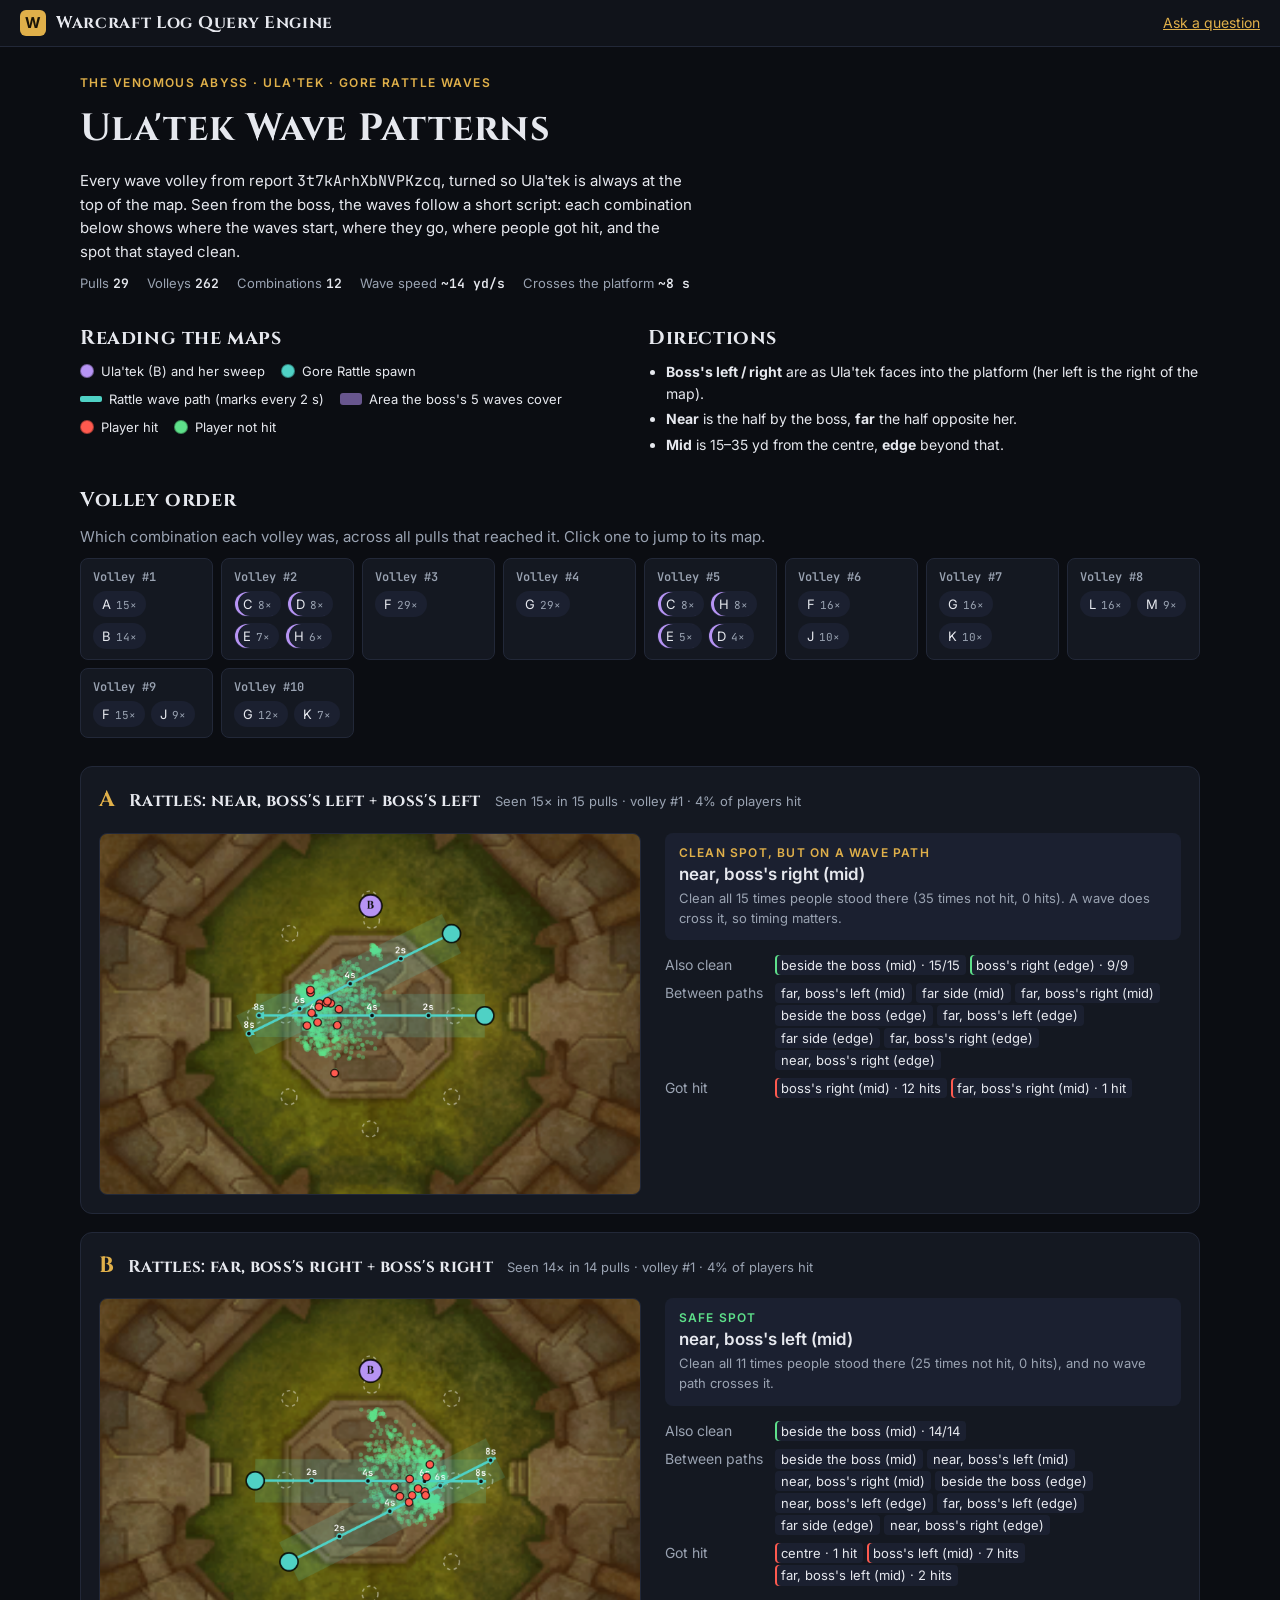
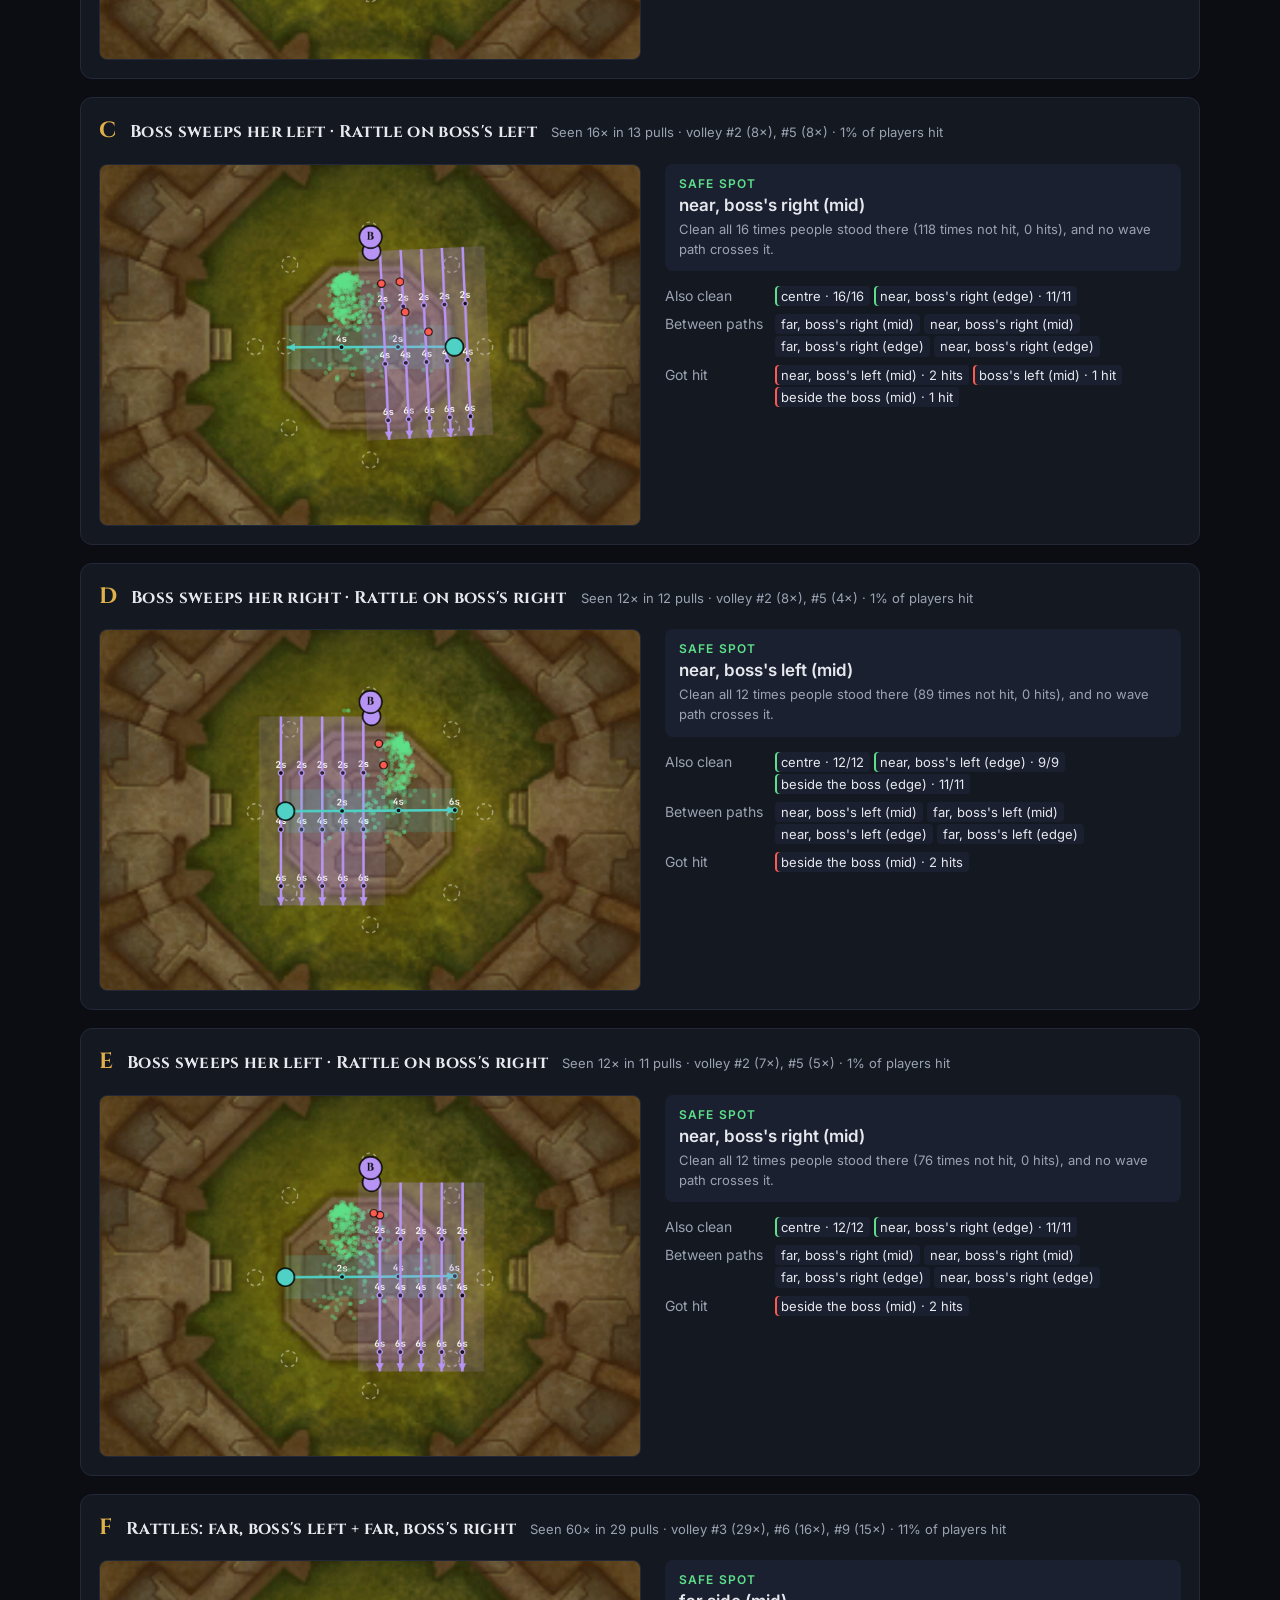
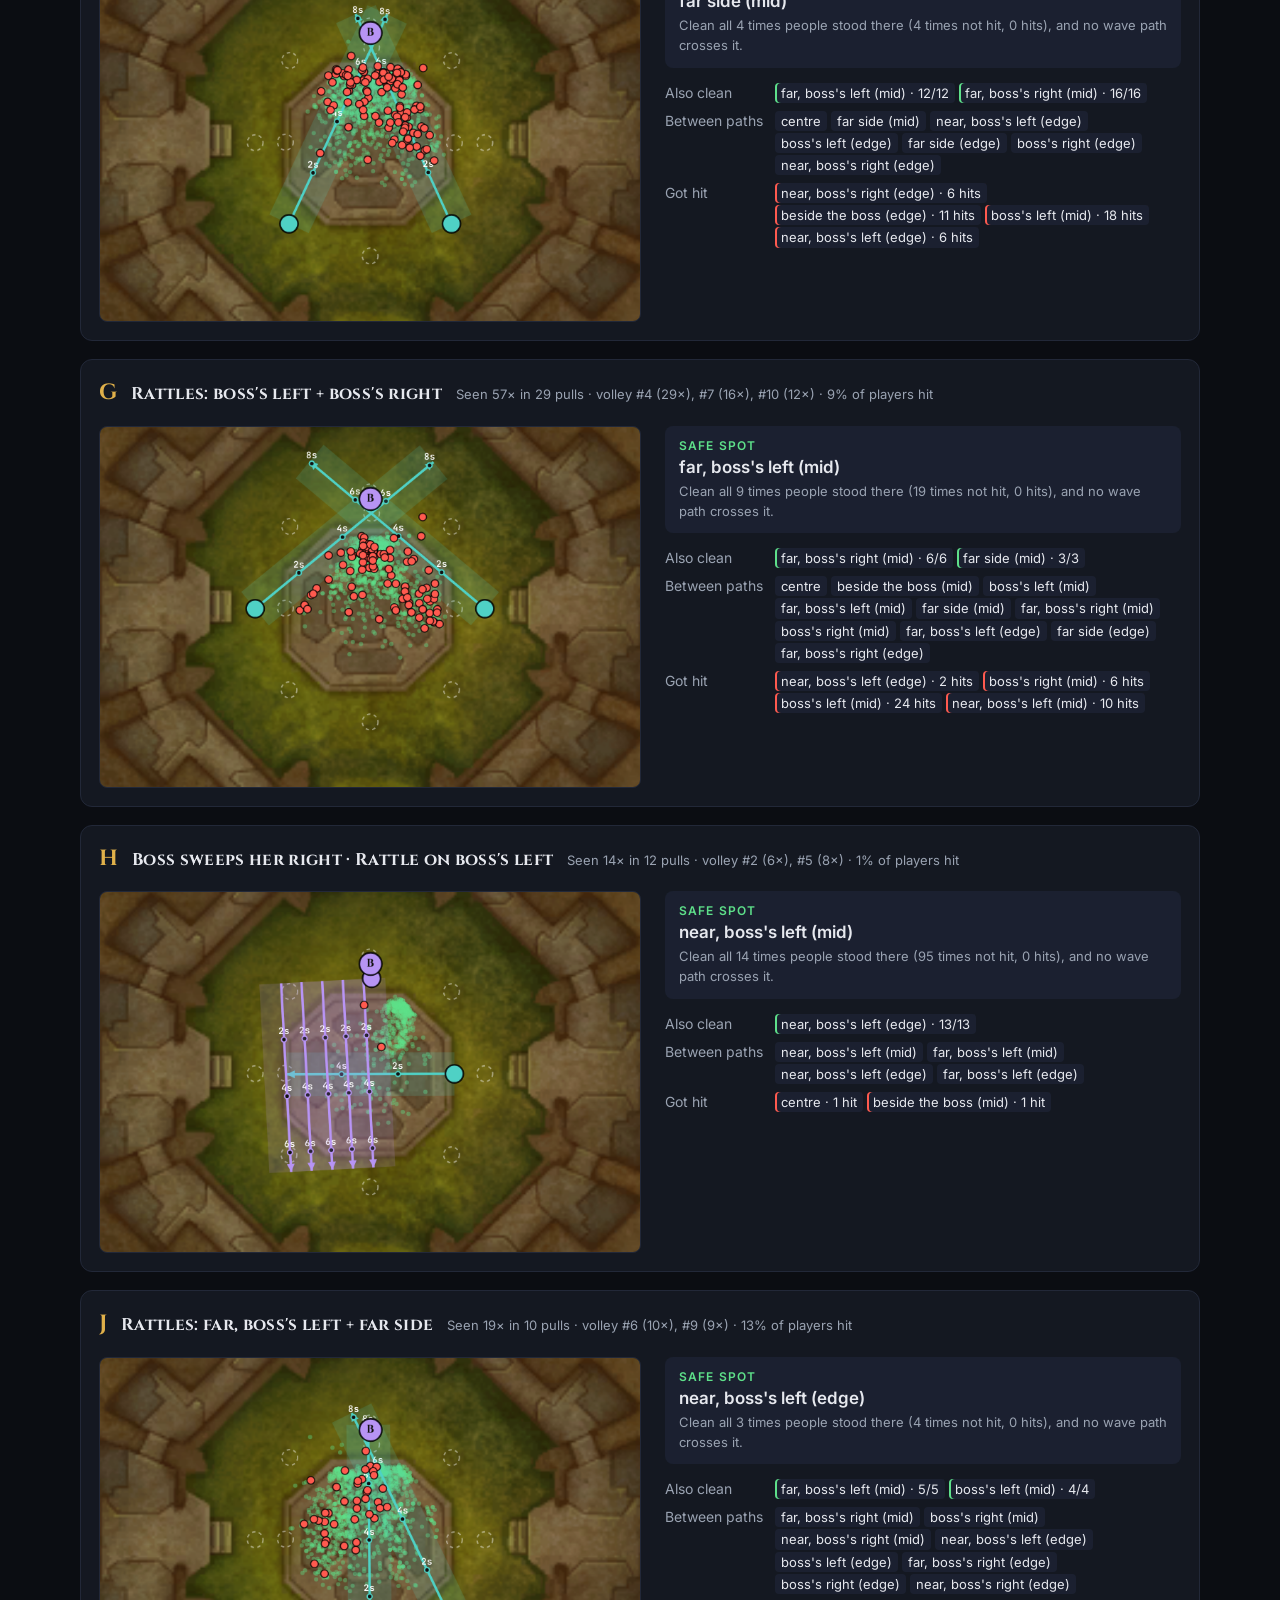
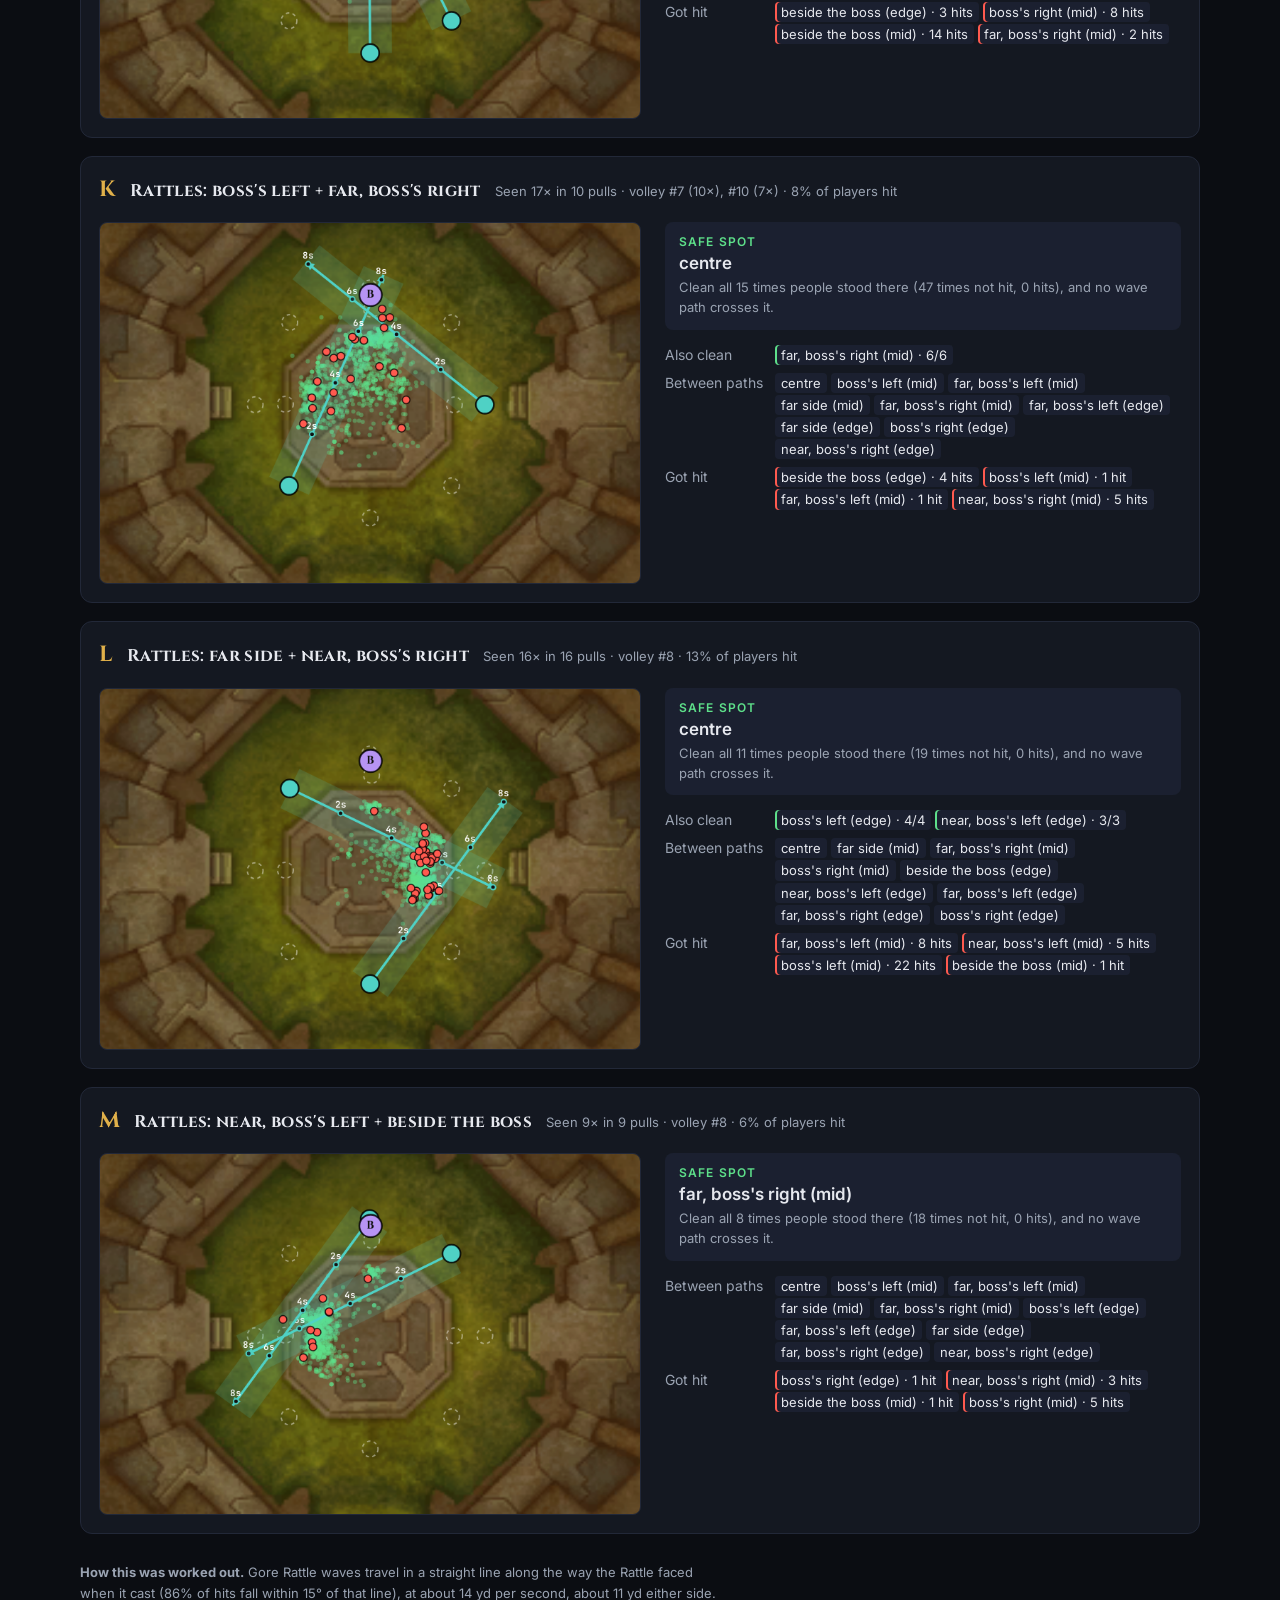
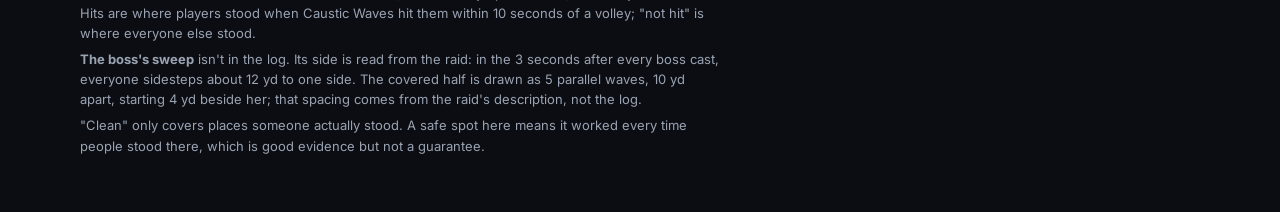
==== web/guides/ula-tek-waves.html @ 4acb46e4 "Ula'tek wave guide page on the site - web/guides/ula-tek-waves.html: every wave combination from 29 " ====
<!doctype html>
<html lang="en">
<head>
  <meta charset="utf-8">
  <meta name="viewport" content="width=device-width, initial-scale=1, viewport-fit=cover">
  <title>Ula'tek Wave Patterns · Warcraft Log Query Engine</title>
  <meta name="description" content="Every Gore Rattle and boss wave combination on Ula'tek, drawn relative to the boss with the safe spot for each.">
  <link rel="preconnect" href="https://fonts.googleapis.com">
  <link rel="preconnect" href="https://fonts.gstatic.com" crossorigin>
  <link href="https://fonts.googleapis.com/css2?family=Cinzel:wght@600;700&family=Inter:wght@400;600;700&family=JetBrains+Mono:wght@500&display=swap" rel="stylesheet">
  <style>
/* Layout: a raid reference sheet. Header with the fight's facts, the volley sequence as a strip,
   then one card per wave combination (map left, call-outs right), stacking on phones. */
:root {
  /* The site's own dark palette (see ../styles.css), plus colours for the map layers. */
  --bg: #0b0d12; --surface: #141821; --surface-2: #1b2030; --line: #222838; --panel: #10131a;
  --text: #e6e8ee; --muted: #9aa3b2; --accent: #e0b04a; --accent-text: #1a1407;
  --teal: #4fd1c5; --boss: #b794f4; --hit: #ff5a4f; --safe: #5ee08a; --chip: #1b2030;
  --font-display: "Cinzel", Georgia, serif;
  --font-body: "Inter", system-ui, sans-serif;
  --font-data: "JetBrains Mono", ui-monospace, Consolas, monospace;
  color-scheme: dark;
}

* { box-sizing: border-box; }
[hidden] { display: none !important; }
body { margin: 0; background: var(--bg); color: var(--text); font: 400 15px/1.55 var(--font-body); }
a { color: var(--accent); }
.topbar {
  position: sticky; top: 0; z-index: 10; display: flex; align-items: center; justify-content: space-between; gap: 12px;
  padding: 10px max(20px, env(safe-area-inset-right, 0px)) 10px max(20px, env(safe-area-inset-left, 0px));
  background: var(--panel); border-bottom: 1px solid var(--line);
}
.brand { display: flex; align-items: center; gap: 10px; min-width: 0; color: var(--text); text-decoration: none; }
.brand-mark { width: 26px; height: 26px; border-radius: 6px; flex: none; display: grid; place-items: center; background: var(--accent); color: var(--accent-text); font-weight: 700; }
.brand span:last-child { font: 700 17px/1.1 var(--font-display); letter-spacing: 0.04em; white-space: nowrap; overflow: hidden; text-overflow: ellipsis; }
.back { font-size: 14px; white-space: nowrap; }
main {
  padding-left: max(16px, env(safe-area-inset-left, 0px)); padding-right: max(16px, env(safe-area-inset-right, 0px));
  padding-block: 28px 56px;
}
@media (max-width: 640px) { .brand span:last-child { font-size: 14px; } }
.wrap { max-width: 1120px; margin: 0 auto; display: flex; flex-direction: column; gap: 28px; }
h1, h2, h3 { font-family: var(--font-display); text-wrap: balance; margin: 0; }
h1 { font-size: clamp(26px, 4vw, 38px); letter-spacing: 0.02em; }
h2 { font-size: 20px; letter-spacing: 0.03em; }
h3 { font-size: 17px; letter-spacing: 0.02em; }
p { margin: 0; }
.muted { color: var(--muted); }
.eyebrow { font: 600 12px var(--font-body); text-transform: uppercase; letter-spacing: 0.12em; color: var(--accent); }
.num { font-family: var(--font-data); font-variant-numeric: tabular-nums; }

.wrap > header { display: flex; flex-direction: column; gap: 10px; }
.wrap > header .lede { max-width: 68ch; color: var(--text); }
.facts { display: flex; flex-wrap: wrap; gap: 8px 18px; font-size: 13px; color: var(--muted); }
.facts b { color: var(--text); font-weight: 600; }

.howto { display: grid; grid-template-columns: repeat(auto-fit, minmax(260px, 1fr)); gap: 16px; }
.howto section { display: flex; flex-direction: column; gap: 8px; min-width: 0; }
.legend { display: flex; flex-wrap: wrap; gap: 8px 16px; font-size: 13px; }
.key { display: inline-flex; align-items: center; gap: 7px; }
.swatch { width: 14px; height: 14px; border-radius: 50%; flex: none; border: 1px solid rgba(0,0,0,.35); }
.swatch.lane { border-radius: 2px; height: 6px; width: 22px; border: 0; }
.swatch.band { border-radius: 3px; height: 12px; width: 22px; opacity: .55; border: 0; }
.howto ul { margin: 0; padding-left: 18px; display: flex; flex-direction: column; gap: 4px; font-size: 14px; }

.sequence { display: flex; flex-direction: column; gap: 10px; }
.strip { display: grid; grid-template-columns: repeat(auto-fit, minmax(118px, 1fr)); gap: 8px; }
.step { background: var(--surface); border: 1px solid var(--line); border-radius: 8px; padding: 10px 12px; display: flex; flex-direction: column; gap: 6px; min-width: 0; }
.step .n { font: 600 12px var(--font-data); color: var(--muted); }
.step .opts { display: flex; flex-wrap: wrap; gap: 6px; }
.chip {
  display: inline-flex; align-items: baseline; gap: 5px; padding: 2px 8px; border-radius: 999px;
  background: var(--chip); color: var(--text); font-size: 13px; text-decoration: none; border: 1px solid transparent;
}
.chip:hover, .chip:focus-visible { border-color: var(--accent); outline: none; }
.chip small { color: var(--muted); font-family: var(--font-data); font-size: 11px; }
.chip.boss { box-shadow: inset 3px 0 0 var(--boss); }

.cards { display: flex; flex-direction: column; gap: 18px; }
.card {
  display: grid; grid-template-columns: minmax(0, 1.05fr) minmax(0, 1fr); gap: 18px 24px;
  background: var(--surface); border: 1px solid var(--line); border-radius: 12px; padding: 18px;
  scroll-margin-top: 16px;
}
@media (max-width: 820px) { .card { grid-template-columns: minmax(0, 1fr); } }
.card .head { grid-column: 1 / -1; display: flex; flex-wrap: wrap; align-items: baseline; gap: 6px 14px; }
.card .letter { font: 700 22px var(--font-display); color: var(--accent); }
.card .meta { font-size: 13px; color: var(--muted); }
.map { width: 100%; height: auto; border-radius: 8px; border: 1px solid var(--line); background: var(--surface-2); display: block; }
.calls { display: flex; flex-direction: column; gap: 14px; min-width: 0; }
.verdict { border-radius: 8px; padding: 12px 14px; background: var(--surface-2); display: flex; flex-direction: column; gap: 4px; }
.verdict .label { font: 600 12px var(--font-body); text-transform: uppercase; letter-spacing: 0.1em; }
.verdict.good .label { color: var(--safe); }
.verdict.weak .label { color: var(--accent); }
.verdict .spot { font: 600 17px var(--font-body); }
.verdict .why { font-size: 13px; color: var(--muted); }
.calls dl { margin: 0; display: grid; grid-template-columns: max-content minmax(0, 1fr); gap: 6px 12px; font-size: 14px; }
.calls dt { color: var(--muted); }
.calls dd { margin: 0; min-width: 0; }
.tag { display: inline-block; padding: 0 6px; margin: 1px 4px 1px 0; border-radius: 4px; background: var(--chip); font-size: 13px; }
.tag.hit { box-shadow: inset 2px 0 0 var(--hit); }
.tag.ok { box-shadow: inset 2px 0 0 var(--safe); }
footer { font-size: 13px; color: var(--muted); display: flex; flex-direction: column; gap: 6px; max-width: 80ch; }
@media (prefers-reduced-motion: no-preference) { .card:target { animation: flash 1.2s ease-out; } }
@keyframes flash { from { box-shadow: 0 0 0 3px var(--accent); } to { box-shadow: 0 0 0 0 transparent; } }
</style>
</head>
<body>
<header class="topbar">
  <a class="brand" href="../"><span class="brand-mark" aria-hidden="true">W</span><span>Warcraft Log Query Engine</span></a>
  <a class="back" href="../">Ask a question</a>
</header>
<main>
<div class="wrap">
  <header>
    <span class="eyebrow">The Venomous Abyss · Ula'tek · Gore Rattle waves</span>
    <h1>Ula'tek Wave Patterns</h1>
    <p class="lede">Every wave volley from report <span class="num">3t7kArhXbNVPKzcq</span>, turned so Ula'tek is always at the top of the map. Seen from the boss, the waves follow a short script: each combination below shows where the waves start, where they go, where people got hit, and the spot that stayed clean.</p>
    <div class="facts" id="facts"></div>
  </header>

  <div class="howto">
    <section>
      <h2>Reading the maps</h2>
      <div class="legend" id="legend"></div>
    </section>
    <section>
      <h2>Directions</h2>
      <ul>
        <li><b>Boss's left / right</b> are as Ula'tek faces into the platform (her left is the right of the map).</li>
        <li><b>Near</b> is the half by the boss, <b>far</b> the half opposite her.</li>
        <li><b>Mid</b> is 15–35 yd from the centre, <b>edge</b> beyond that.</li>
      </ul>
    </section>
  </div>

  <section class="sequence">
    <h2>Volley order</h2>
    <p class="muted">Which combination each volley was, across all pulls that reached it. Click one to jump to its map.</p>
    <div class="strip" id="strip"></div>
  </section>

  <section class="cards" id="cards"></section>

  <footer>
    <p><b>How this was worked out.</b> Gore Rattle waves travel in a straight line along the way the Rattle faced when it cast (86% of hits fall within 15° of that line), at about 14 yd per second, about 11 yd either side. Hits are where players stood when Caustic Waves hit them within 10 seconds of a volley; "not hit" is where everyone else stood.</p>
    <p><b>The boss's sweep</b> isn't in the log. Its side is read from the raid: in the 3 seconds after every boss cast, everyone sidesteps about 12 yd to one side. The covered half is drawn as 5 parallel waves, 10 yd apart, starting 4 yd beside her; that spacing comes from the raid's description, not the log.</p>
    <p>"Clean" only covers places someone actually stood. A safe spot here means it worked every time people stood there, which is good evidence but not a guarantee.</p>
  </footer>
</div>
</main>

<script src="ula-tek-waves.data.js"></script>
<script>
// Exported once from the report (see README: Guides); the fight doesn't change between weeks.
const DATA = window.WAVE_DATA;
const MAP_IMAGE = "../maps/2610.png";

const css = (name) => getComputedStyle(document.documentElement).getPropertyValue(name).trim();
const el = (tag, cls, text) => { const n = document.createElement(tag); if (cls) n.className = cls; if (text != null) n.textContent = text; return n; };

// ---- Directions from the boss's point of view (maps have the boss at the top) ----
const COMPASS = {
  "north": "beside the boss", "north-east": "near, boss's left", "east": "boss's left", "south-east": "far, boss's left",
  "south": "far side", "south-west": "far, boss's right", "west": "boss's right", "north-west": "near, boss's right",
};
function zoneName(z) {
  z = z.trim();
  if (z === "centre") return "centre";
  const m = z.match(/^([a-z-]+?)(, mid| edge)$/);
  if (!m) return z;
  return `${COMPASS[m[1]] || m[1]} (${m[2] === " edge" ? "edge" : "mid"})`;
}
const bearingName = (deg) => ["beside the boss", "near, boss's left", "boss's left", "far, boss's left", "far side", "far, boss's right", "boss's right", "near, boss's right"][Math.round(deg / 45) % 8];

// ---- Parse each pattern's notes ----
function parse(panel) {
  const lines = (panel.notes || "").split("\n").map((l) => l.trim());
  const get = (prefix) => (lines.find((l) => l.startsWith(prefix)) || "").slice(prefix.length).trim();
  const head = lines[0] || "";
  const seen = head.match(/seen (\d+)× in (\d+) pulls/);
  const volleys = [...(head.match(/volley number (.*)$/)?.[1] || "").matchAll(/#(\d+) ×(\d+)/g)].map((m) => ({ n: +m[1], count: +m[2] }));
  const between = get("between the lanes").replace(/^\([^)]*\):\s*/, "");
  const outcome = get("outcome:");
  const listOf = (s) => s && s !== "nowhere" && !s.startsWith("none") ? s.split(/;\s*/) : [];
  const safe = listOf(get("safe-looking areas:")).map((s) => {
    const m = s.match(/^(.*?) \(players there in (\d+) of (\d+), clean (\d+)×, (\d+) hits \/ (\d+) not hit\)/);
    return m ? { zone: m[1], present: +m[2], of: +m[3], clean: +m[4], hits: +m[5], notHit: +m[6] } : null;
  }).filter(Boolean);
  const risky = listOf(get("most-hit areas:")).map((s) => {
    const m = s.match(/^(.*?) \((\d+) hits \/ (\d+) not hit\)/);
    return m ? { zone: m[1], hits: +m[2], notHit: +m[3] } : null;
  }).filter(Boolean);
  const gaps = between ? splitZones(between) : [];
  const rate = outcome.match(/\((\d+)% hit\)/)?.[1];
  return { seen: seen ? { times: +seen[1], pulls: +seen[2] } : null, volleys, gaps, safe, risky, rate: rate ? +rate : null };
}
// "south-west, mid, north-west, mid, south edge" -> ["south-west, mid", "north-west, mid", "south edge"]
function splitZones(s) {
  const parts = s.split(", "), out = [];
  for (let i = 0; i < parts.length; i++) {
    if (parts[i + 1] === "mid") { out.push(parts[i] + ", mid"); i++; } else out.push(parts[i]);
  }
  return out;
}

// ---- Who fired: names for each combination ----
const spots = DATA.spots;
const centre = { u: spots.reduce((a, s) => a + s.u, 0) / spots.length, v: spots.reduce((a, s) => a + s.v, 0) / spots.length };
const bearingOf = (p) => (Math.atan2(p.u - centre.u, -(p.v - centre.v)) * 180 / Math.PI + 360) % 360;
function describe(panel) {
  const fired = panel.points.filter((p) => p.label && p.label !== "B");
  const boss = fired.find((p) => /Ula'tek/.test(p.group));
  const rattles = fired.filter((p) => !/Ula'tek/.test(p.group)).map((p) => bearingName(bearingOf(p)));
  if (boss) {
    const side = boss.group.match(/waves on its (left|right)/)?.[1];
    return { boss: true, title: side ? `Boss sweeps her ${side} · Rattle on ${rattles.join(" + ")}` : `Boss sweep (side unclear) · Rattle on ${rattles.join(" + ")}` };
  }
  return { boss: false, title: `Rattles: ${rattles.join(" + ")}` };
}

// ---- Map drawing ----
const img = new Image();
img.src = MAP_IMAGE;
const ready = new Promise((r) => { img.onload = r; img.onerror = r; });

function drawPanel(canvas, panel) {
  const [u0, v0, u1, v1] = DATA.crop;
  const W = DATA.map.width, H = DATA.map.height;
  const width = 760, height = Math.round(width * ((v1 - v0) * H) / ((u1 - u0) * W));
  const ratio = Math.min(2, window.devicePixelRatio || 1);
  canvas.width = width * ratio; canvas.height = height * ratio;
  const ctx = canvas.getContext("2d");
  ctx.setTransform(ratio, 0, 0, ratio, 0, 0);
  ctx.imageSmoothingQuality = "high";
  ctx.fillStyle = css("--surface-2"); ctx.fillRect(0, 0, width, height);
  if (img.naturalWidth) ctx.drawImage(img, u0 * W, v0 * H, (u1 - u0) * W, (v1 - v0) * H, 0, 0, width, height);
  ctx.fillStyle = "rgba(0,0,0,0.28)"; ctx.fillRect(0, 0, width, height);
  const X = (u) => ((u - u0) / (u1 - u0)) * width, Y = (v) => ((v - v0) / (v1 - v0)) * height;
  const s = width / 480;
  const colors = { hit: css("--hit"), safe: css("--safe"), teal: css("--teal"), boss: css("--boss"), accent: css("--accent") };
  const colorFor = (g) => /Ula'tek/.test(g || "") ? colors.boss : colors.teal;

  // Unused spawn spots, faint.
  const used = new Set(panel.points.filter((p) => p.label).map((p) => p.label));
  for (const sp of spots) {
    if (used.has(sp.label)) continue;
    ctx.strokeStyle = "rgba(255,255,255,0.45)"; ctx.lineWidth = 1.2 * s; ctx.setLineDash([3 * s, 3 * s]);
    ctx.beginPath(); ctx.arc(X(sp.u), Y(sp.v), 7 * s, 0, Math.PI * 2); ctx.stroke(); ctx.setLineDash([]);
  }
  // Players: not hit (green), hit (red).
  for (const p of panel.points) {
    if (p.group !== "Not hit") continue;
    ctx.globalAlpha = 0.4; ctx.fillStyle = colors.safe;
    ctx.beginPath(); ctx.arc(X(p.u), Y(p.v), 1.9 * s, 0, Math.PI * 2); ctx.fill();
  }
  ctx.globalAlpha = 1;
  // Wave lanes: band, arrow, 2s marks.
  for (const lane of panel.lanes || []) {
    const c = colorFor(lane.group);
    const [sx, sy, ex, ey] = [X(lane.start[0]), Y(lane.start[1]), X(lane.end[0]), Y(lane.end[1])];
    if (lane.band) {
      ctx.beginPath(); lane.band.forEach(([u, v], i) => i ? ctx.lineTo(X(u), Y(v)) : ctx.moveTo(X(u), Y(v))); ctx.closePath();
      ctx.fillStyle = c; ctx.globalAlpha = 0.16; ctx.fill(); ctx.globalAlpha = 1;
    }
    ctx.strokeStyle = c; ctx.fillStyle = c; ctx.lineWidth = 2.2 * s;
    ctx.beginPath(); ctx.moveTo(sx, sy); ctx.lineTo(ex, ey); ctx.stroke();
    const a = Math.atan2(ey - sy, ex - sx), h = 8 * s;
    ctx.beginPath(); ctx.moveTo(ex, ey); ctx.lineTo(ex - h * Math.cos(a - 0.45), ey - h * Math.sin(a - 0.45)); ctx.lineTo(ex - h * Math.cos(a + 0.45), ey - h * Math.sin(a + 0.45)); ctx.closePath(); ctx.fill();
    ctx.font = `600 ${8 * s}px "JetBrains Mono", monospace`; ctx.textAlign = "center"; ctx.textBaseline = "bottom";
    for (const t of lane.ticks || []) {
      ctx.fillStyle = "#111"; ctx.beginPath(); ctx.arc(X(t.u), Y(t.v), 2.2 * s, 0, Math.PI * 2); ctx.fill();
      ctx.strokeStyle = c; ctx.lineWidth = 1.2 * s; ctx.stroke();
      ctx.fillStyle = "#fff"; ctx.fillText(t.label, X(t.u), Y(t.v) - 3 * s);
    }
  }
  for (const p of panel.points) {
    if (p.group !== "Hit") continue;
    ctx.fillStyle = colors.hit; ctx.strokeStyle = "rgba(0,0,0,.8)"; ctx.lineWidth = 1 * s;
    ctx.beginPath(); ctx.arc(X(p.u), Y(p.v), 3.4 * s, 0, Math.PI * 2); ctx.fill(); ctx.stroke();
  }
  // Spawn markers and the boss.
  for (const p of panel.points) {
    if (!p.label) continue;
    const isBossMark = p.label === "B";
    const c = isBossMark || /Ula'tek/.test(p.group) ? colors.boss : colors.teal;
    const x = X(p.u), y = Y(p.v);
    ctx.fillStyle = c; ctx.strokeStyle = "rgba(0,0,0,.85)"; ctx.lineWidth = 1.5 * s;
    ctx.beginPath(); ctx.arc(x, y, (isBossMark ? 10 : 8) * s, 0, Math.PI * 2); ctx.fill(); ctx.stroke();
    if (isBossMark) {
      ctx.fillStyle = "#111"; ctx.font = `700 ${10 * s}px "Cinzel", serif`; ctx.textAlign = "center"; ctx.textBaseline = "middle";
      ctx.fillText("B", x, y + 0.5);
    }
  }
}

// ---- Page ----
const panels = DATA.panels.map((p, i) => ({ panel: p, id: `combo-${String.fromCharCode(97 + i)}`, letter: String.fromCharCode(65 + i), info: parse(p), name: describe(p) }))
  .filter((x) => (x.info.seen?.times || 0) >= 3); // one-offs aren't a pattern

const totalVolleys = DATA.panels.reduce((a, p) => a + (parse(p).seen?.times || 0), 0);
const facts = document.getElementById("facts");
for (const [k, v] of [["Pulls", "29"], ["Volleys", String(totalVolleys)], ["Combinations", String(panels.length)], ["Wave speed", "~14 yd/s"], ["Crosses the platform", "~8 s"]]) {
  const span = el("span"); span.append(el("span", null, k + " "), el("b", "num", v)); facts.append(span);
}

const legend = document.getElementById("legend");
for (const [cls, color, text] of [
  ["", "--boss", "Ula'tek (B) and her sweep"], ["", "--teal", "Gore Rattle spawn"], ["lane", "--teal", "Rattle wave path (marks every 2 s)"],
  ["band", "--boss", "Area the boss's 5 waves cover"], ["", "--hit", "Player hit"], ["", "--safe", "Player not hit"],
]) {
  const k = el("span", "key"); const sw = el("span", "swatch " + cls); sw.dataset.color = color; k.append(sw, el("span", null, text)); legend.append(k);
}
function paintLegend() { for (const sw of legend.querySelectorAll(".swatch")) sw.style.background = css(sw.dataset.color); }

// Volley strip: for each volley number, the combinations it was.
const strip = document.getElementById("strip");
const byVolley = new Map();
for (const x of panels) for (const v of x.info.volleys) {
  if (!byVolley.has(v.n)) byVolley.set(v.n, []);
  byVolley.get(v.n).push({ x, count: v.count });
}
for (const n of [...byVolley.keys()].sort((a, b) => a - b)) {
  const step = el("div", "step"); step.append(el("span", "n", `Volley #${n}`));
  const opts = el("div", "opts");
  for (const { x, count } of byVolley.get(n).sort((a, b) => b.count - a.count)) {
    const a = el("a", "chip" + (x.name.boss ? " boss" : "")); a.href = "#" + x.id;
    a.append(el("span", null, x.letter), el("small", null, `${count}×`));
    a.title = x.name.title;
    opts.append(a);
  }
  step.append(opts); strip.append(step);
}

const cards = document.getElementById("cards");
const canvases = [];
for (const x of panels) {
  const { info } = x;
  const card = el("article", "card"); card.id = x.id;
  const head = el("div", "head");
  head.append(el("span", "letter", x.letter), el("h3", null, x.name.title));
  const vols = info.volleys.map((v) => `#${v.n}${info.volleys.length > 1 ? ` (${v.count}×)` : ""}`).join(", ");
  head.append(el("span", "meta", `Seen ${info.seen.times}× in ${info.seen.pulls} pulls · volley ${vols}${info.rate != null ? ` · ${info.rate}% of players hit` : ""}`));
  card.append(head);

  const canvas = el("canvas", "map"); canvas.setAttribute("role", "img");
  canvas.setAttribute("aria-label", `Map of combination ${x.letter}: ${x.name.title}`);
  card.append(canvas); canvases.push({ canvas, panel: x.panel });

  const calls = el("div", "calls");
  // Safe spot: an area between the wave paths where players stood across occurrences without hits.
  const inGap = (z) => info.gaps.includes(z);
  const best = info.safe.find((s) => inGap(s.zone) && s.hits === 0 && s.present >= 3) || info.safe.find((s) => s.hits === 0 && s.present >= 3);
  const v = el("div", "verdict " + (best && inGap(best.zone) ? "good" : "weak"));
  if (best) {
    v.append(el("span", "label", inGap(best.zone) ? "Safe spot" : "Clean spot, but on a wave path"),
      el("span", "spot", zoneName(best.zone)),
      el("span", "why", `Clean all ${best.clean} times people stood there (${best.notHit} times not hit, 0 hits)${inGap(best.zone) ? ", and no wave path crosses it." : ". A wave does cross it, so timing matters."}`));
  } else {
    v.append(el("span", "label", "No proven spot"), el("span", "why", "Not enough clean data for this combination."));
  }
  calls.append(v);

  const dl = el("dl");
  const add = (term, nodes) => { if (!nodes.length) return; const dd = el("dd"); dd.append(...nodes); dl.append(el("dt", null, term), dd); };
  add("Also clean", info.safe.filter((s) => s !== best && s.hits === 0 && s.present >= 3)
    .map((s) => el("span", "tag ok", `${zoneName(s.zone)} · ${s.clean}/${s.present}`)));
  add("Between paths", info.gaps.map((z) => el("span", "tag", zoneName(z))));
  add("Got hit", info.risky.filter((r) => r.hits > 0).map((r) => el("span", "tag hit", `${zoneName(r.zone)} · ${r.hits} hit${r.hits === 1 ? "" : "s"}`)));
  calls.append(dl);
  card.append(calls);
  cards.append(card);
}

function drawAll() { paintLegend(); for (const { canvas, panel } of canvases) drawPanel(canvas, panel); }
drawAll();
ready.then(drawAll);
document.fonts?.ready.then(drawAll);
</script>
</body>
</html>
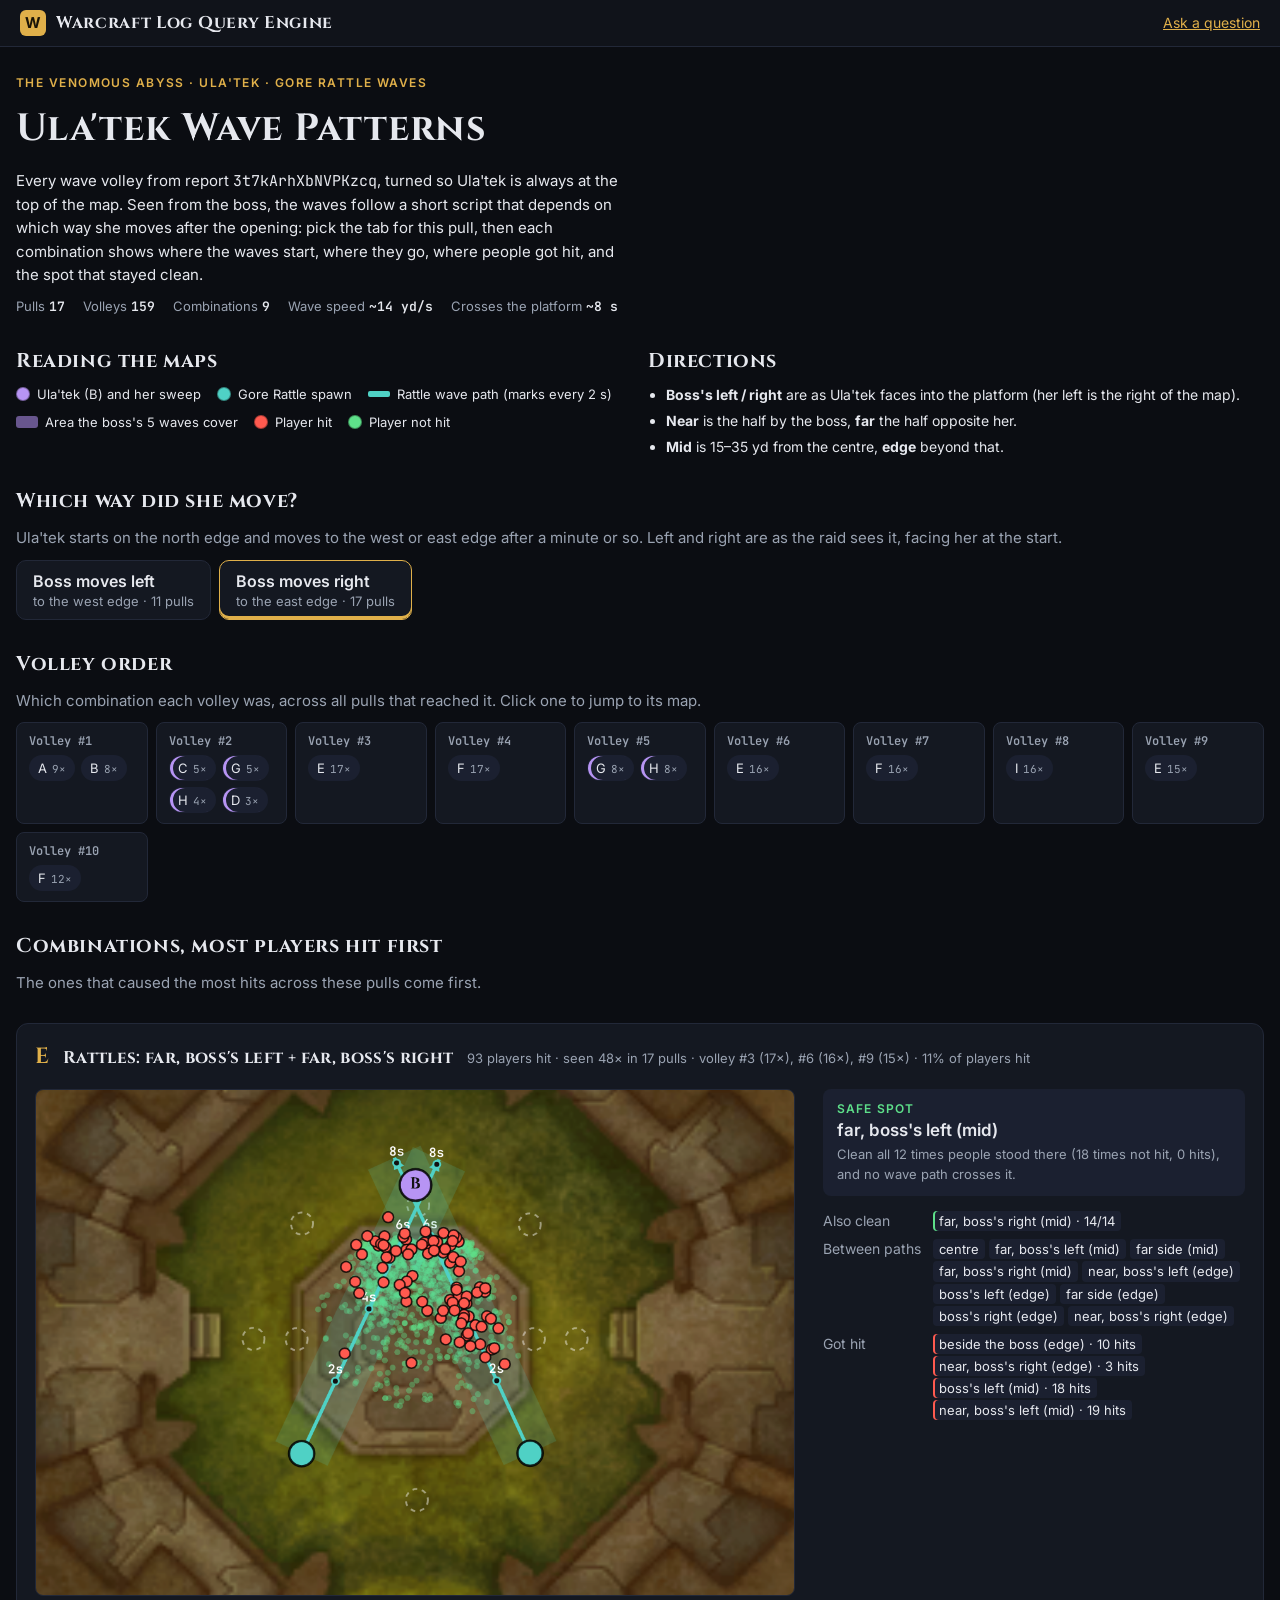
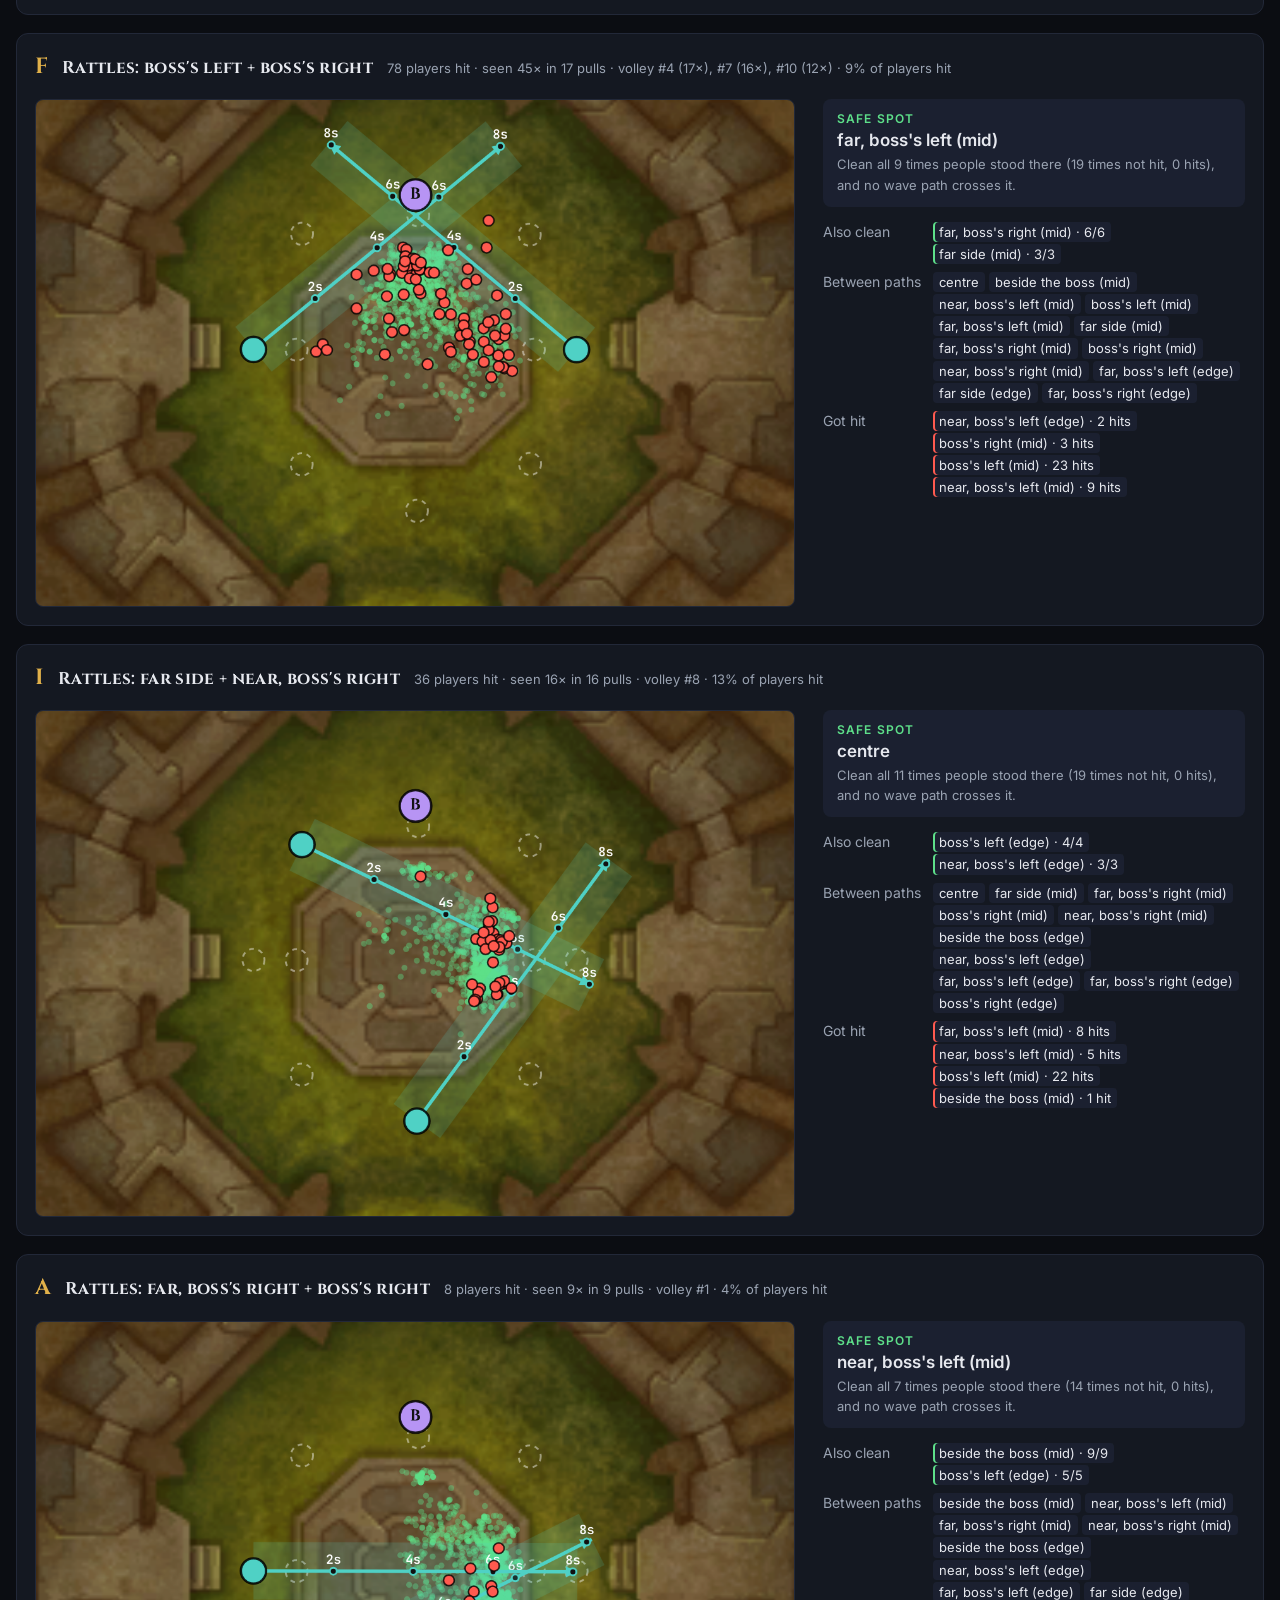
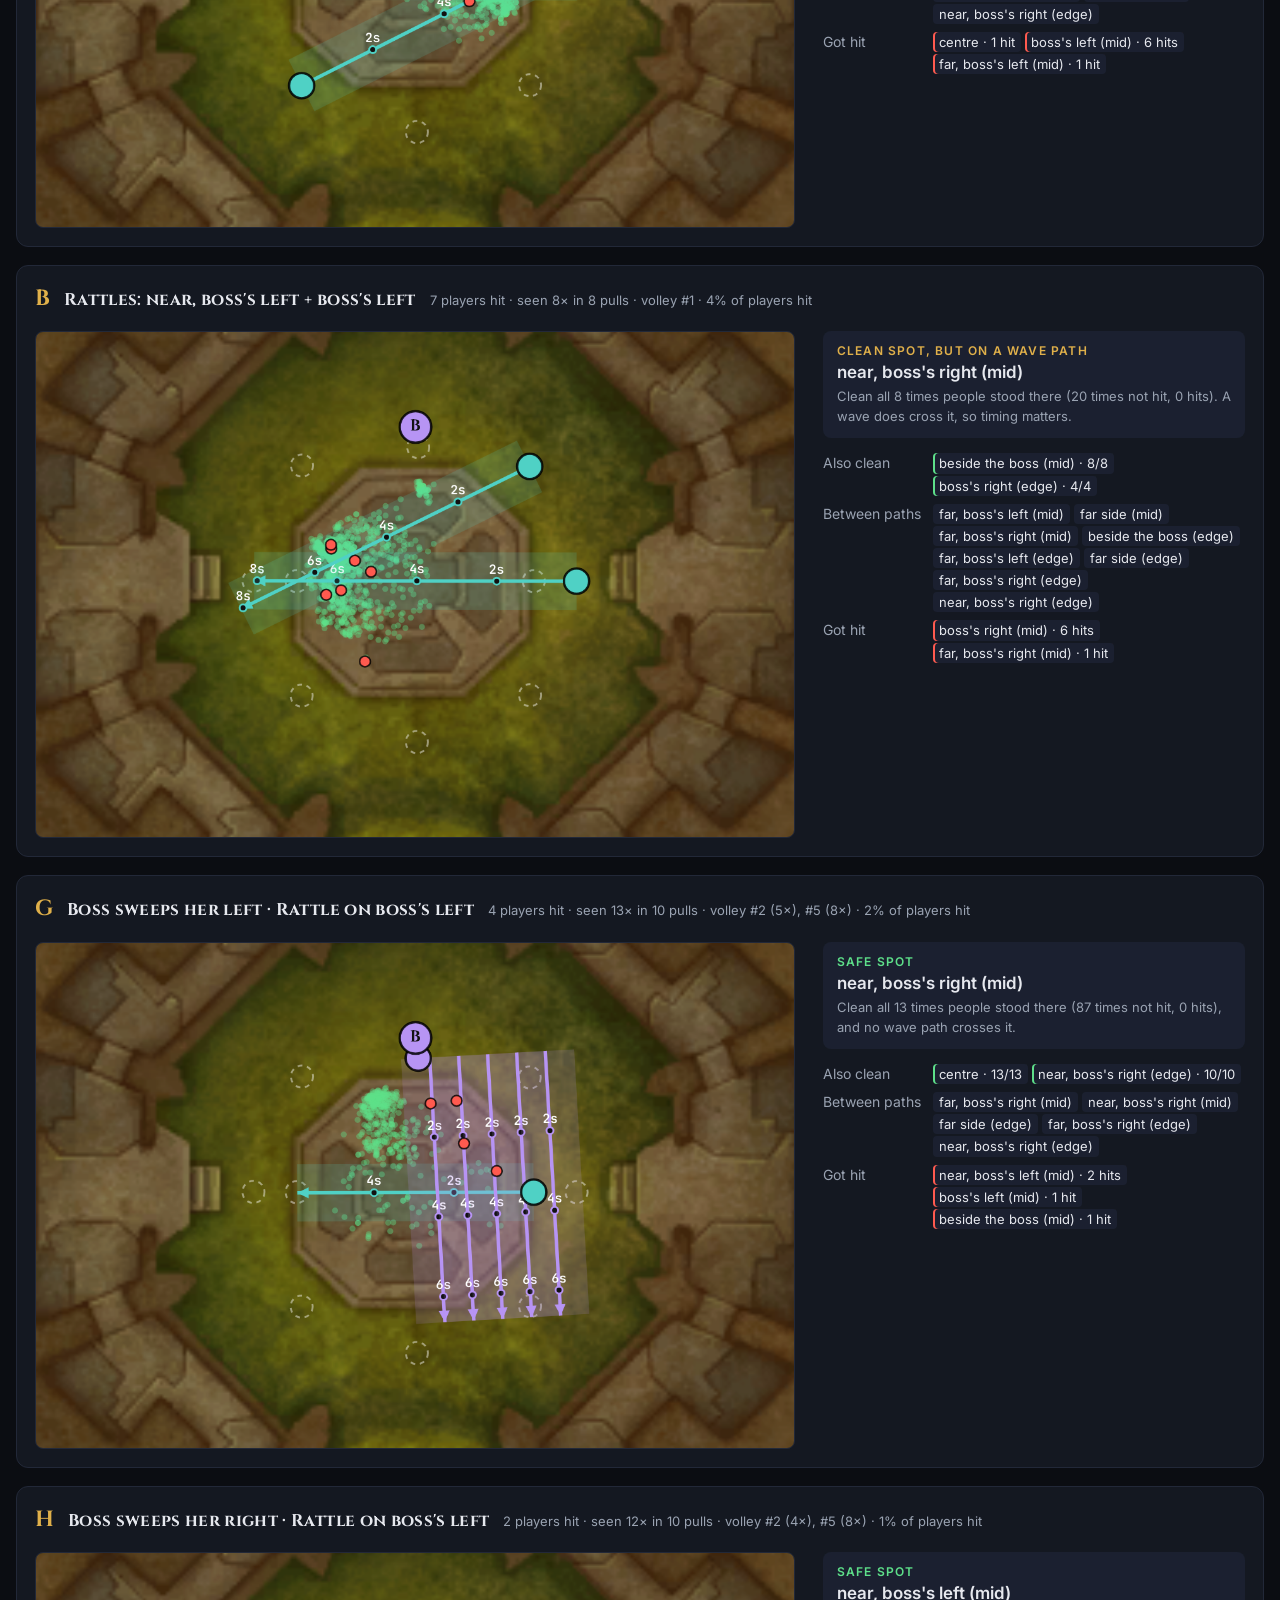
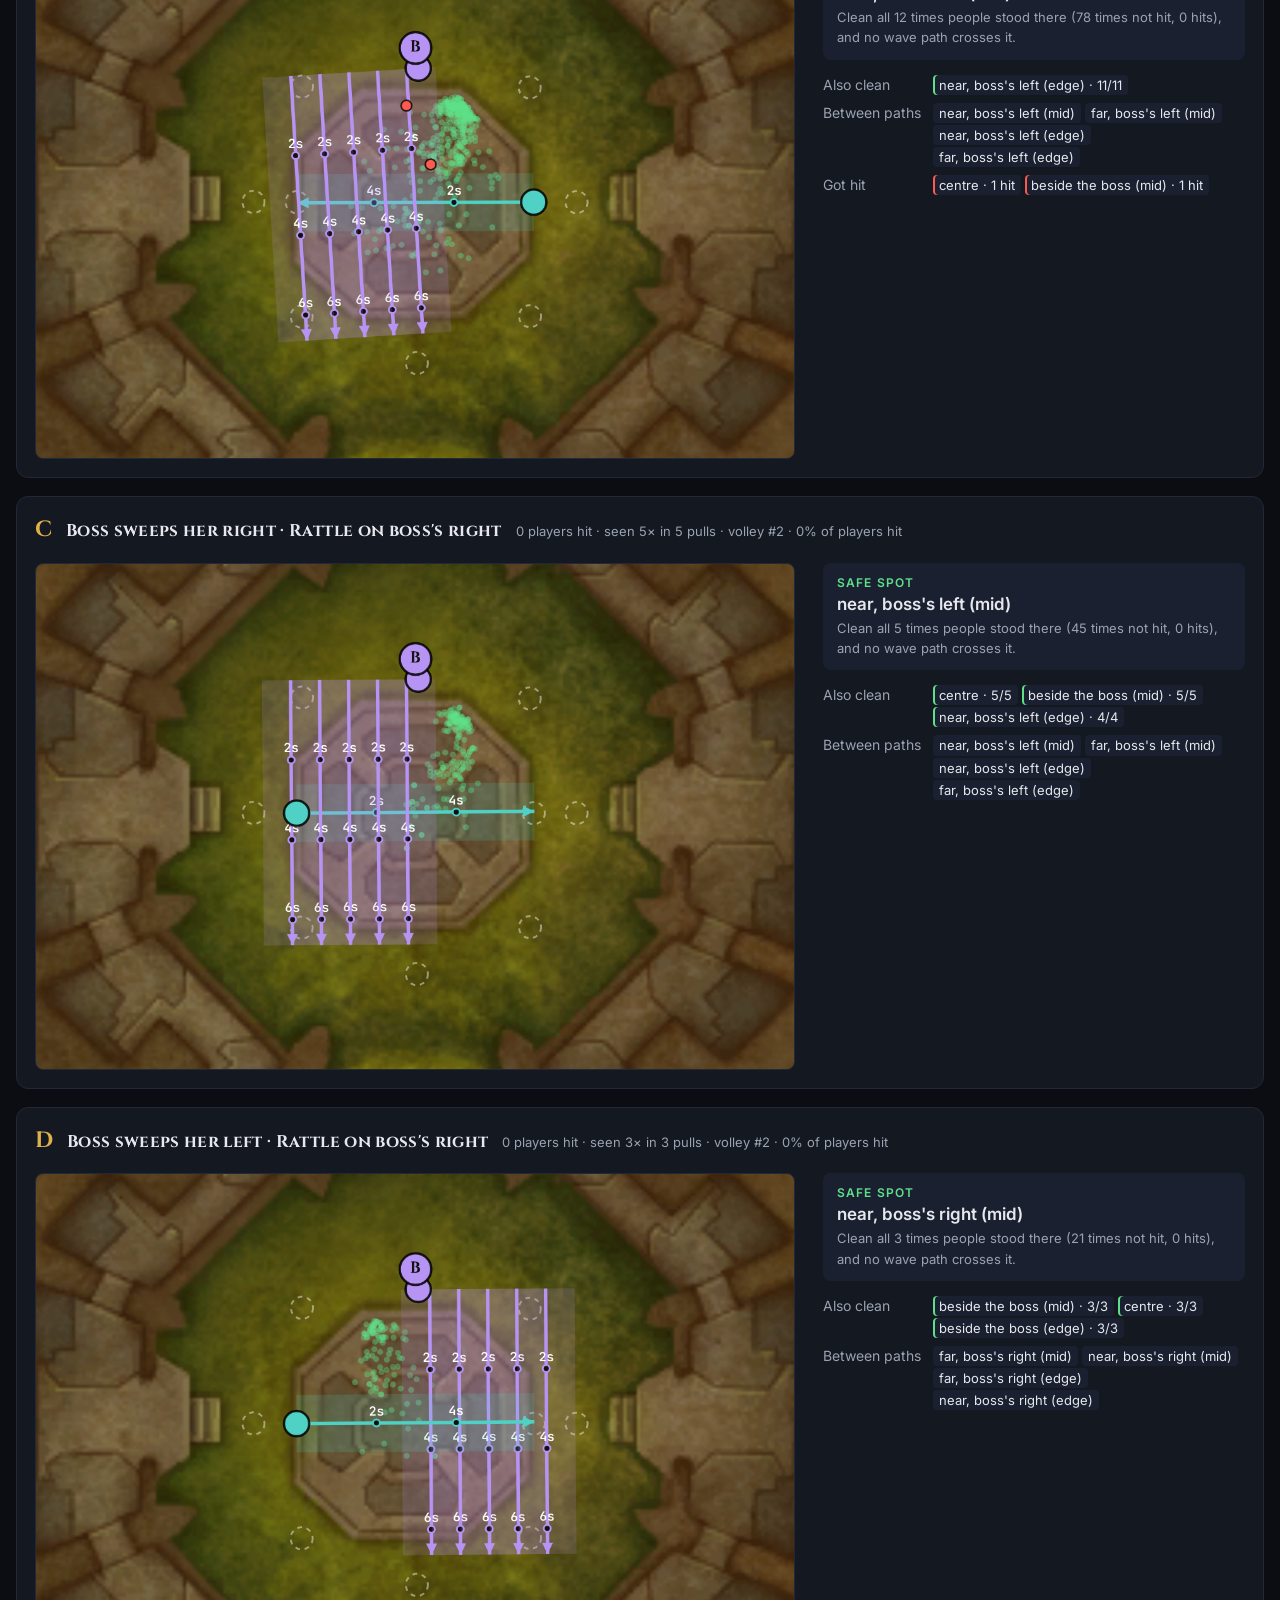
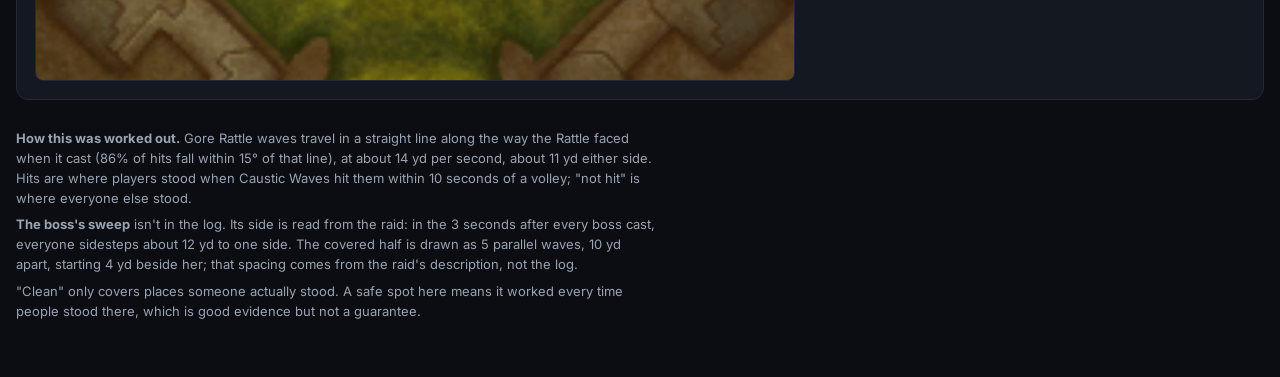
==== commit 05a7a9e5: "Wave guide: tab per boss move, bigger maps, worst first - Two tabs: Boss moves left (west, 11 pulls)" ====
--- a/web/guides/ula-tek-waves.html
+++ b/web/guides/ula-tek-waves.html
@@ -40,7 +40,7 @@
   padding-block: 28px 56px;
 }
 @media (max-width: 640px) { .brand span:last-child { font-size: 14px; } }
-.wrap { max-width: 1120px; margin: 0 auto; display: flex; flex-direction: column; gap: 28px; }
+.wrap { max-width: 1600px; margin: 0 auto; display: flex; flex-direction: column; gap: 28px; }
 h1, h2, h3 { font-family: var(--font-display); text-wrap: balance; margin: 0; }
 h1 { font-size: clamp(26px, 4vw, 38px); letter-spacing: 0.02em; }
 h2 { font-size: 20px; letter-spacing: 0.03em; }
@@ -79,11 +79,21 @@
 
 .cards { display: flex; flex-direction: column; gap: 18px; }
 .card {
-  display: grid; grid-template-columns: minmax(0, 1.05fr) minmax(0, 1fr); gap: 18px 24px;
+  display: grid; grid-template-columns: minmax(0, 1.8fr) minmax(300px, 1fr); gap: 18px 28px;
   background: var(--surface); border: 1px solid var(--line); border-radius: 12px; padding: 18px;
   scroll-margin-top: 16px;
 }
-@media (max-width: 820px) { .card { grid-template-columns: minmax(0, 1fr); } }
+@media (max-width: 900px) { .card { grid-template-columns: minmax(0, 1fr); } }
+.tabs { display: flex; flex-wrap: wrap; gap: 8px; }
+.tab {
+  display: flex; flex-direction: column; gap: 2px; padding: 10px 16px; min-width: 0;
+  background: var(--surface); color: var(--text); border: 1px solid var(--line); border-radius: 10px;
+  font: 600 16px var(--font-body); text-align: left; cursor: pointer;
+}
+.tab small { font: 400 13px var(--font-body); color: var(--muted); }
+.tab:hover, .tab:focus-visible { border-color: var(--accent); outline: none; }
+.tab[aria-selected="true"] { border-color: var(--accent); box-shadow: inset 0 -3px 0 var(--accent); }
+.pick { display: flex; flex-direction: column; gap: 10px; }
 .card .head { grid-column: 1 / -1; display: flex; flex-wrap: wrap; align-items: baseline; gap: 6px 14px; }
 .card .letter { font: 700 22px var(--font-display); color: var(--accent); }
 .card .meta { font-size: 13px; color: var(--muted); }
@@ -116,7 +126,7 @@
   <header>
     <span class="eyebrow">The Venomous Abyss · Ula'tek · Gore Rattle waves</span>
     <h1>Ula'tek Wave Patterns</h1>
-    <p class="lede">Every wave volley from report <span class="num">3t7kArhXbNVPKzcq</span>, turned so Ula'tek is always at the top of the map. Seen from the boss, the waves follow a short script: each combination below shows where the waves start, where they go, where people got hit, and the spot that stayed clean.</p>
+    <p class="lede">Every wave volley from report <span class="num">3t7kArhXbNVPKzcq</span>, turned so Ula'tek is always at the top of the map. Seen from the boss, the waves follow a short script that depends on which way she moves after the opening: pick the tab for this pull, then each combination shows where the waves start, where they go, where people got hit, and the spot that stayed clean.</p>
     <div class="facts" id="facts"></div>
   </header>
 
@@ -135,12 +145,22 @@
     </section>
   </div>
 
+  <section class="pick">
+    <h2>Which way did she move?</h2>
+    <p class="muted">Ula'tek starts on the north edge and moves to the west or east edge after a minute or so. Left and right are as the raid sees it, facing her at the start.</p>
+    <div class="tabs" role="tablist" id="tabs"></div>
+  </section>
+
   <section class="sequence">
     <h2>Volley order</h2>
     <p class="muted">Which combination each volley was, across all pulls that reached it. Click one to jump to its map.</p>
     <div class="strip" id="strip"></div>
   </section>
 
+  <section class="sequence">
+    <h2>Combinations, most players hit first</h2>
+    <p class="muted">The ones that caused the most hits across these pulls come first.</p>
+  </section>
   <section class="cards" id="cards"></section>
 
   <footer>
@@ -154,7 +174,12 @@
 <script src="ula-tek-waves.data.js"></script>
 <script>
 // Exported once from the report (see README: Guides); the fight doesn't change between weeks.
-const DATA = window.WAVE_DATA;
+// Two scripts: one for pulls where she moved left (west), one for right (east).
+const SIDES = [
+  { key: "left", label: "Boss moves left", where: "to the west edge" },
+  { key: "right", label: "Boss moves right", where: "to the east edge" },
+];
+let DATA, spots, centre;
 const MAP_IMAGE = "../maps/2610.png";
 
 const css = (name) => getComputedStyle(document.documentElement).getPropertyValue(name).trim();
@@ -183,6 +208,7 @@
   const volleys = [...(head.match(/volley number (.*)$/)?.[1] || "").matchAll(/#(\d+) ×(\d+)/g)].map((m) => ({ n: +m[1], count: +m[2] }));
   const between = get("between the lanes").replace(/^\([^)]*\):\s*/, "");
   const outcome = get("outcome:");
+  const hits = +(outcome.match(/^(\d+) hits/)?.[1] || 0);
   const listOf = (s) => s && s !== "nowhere" && !s.startsWith("none") ? s.split(/;\s*/) : [];
   const safe = listOf(get("safe-looking areas:")).map((s) => {
     const m = s.match(/^(.*?) \(players there in (\d+) of (\d+), clean (\d+)×, (\d+) hits \/ (\d+) not hit\)/);
@@ -194,7 +220,7 @@
   }).filter(Boolean);
   const gaps = between ? splitZones(between) : [];
   const rate = outcome.match(/\((\d+)% hit\)/)?.[1];
-  return { seen: seen ? { times: +seen[1], pulls: +seen[2] } : null, volleys, gaps, safe, risky, rate: rate ? +rate : null };
+  return { seen: seen ? { times: +seen[1], pulls: +seen[2] } : null, volleys, gaps, safe, risky, rate: rate ? +rate : null, hits };
 }
 // "south-west, mid, north-west, mid, south edge" -> ["south-west, mid", "north-west, mid", "south edge"]
 function splitZones(s) {
@@ -206,8 +232,6 @@
 }
 
 // ---- Who fired: names for each combination ----
-const spots = DATA.spots;
-const centre = { u: spots.reduce((a, s) => a + s.u, 0) / spots.length, v: spots.reduce((a, s) => a + s.v, 0) / spots.length };
 const bearingOf = (p) => (Math.atan2(p.u - centre.u, -(p.v - centre.v)) * 180 / Math.PI + 360) % 360;
 function describe(panel) {
   const fired = panel.points.filter((p) => p.label && p.label !== "B");
@@ -228,7 +252,7 @@
 function drawPanel(canvas, panel) {
   const [u0, v0, u1, v1] = DATA.crop;
   const W = DATA.map.width, H = DATA.map.height;
-  const width = 760, height = Math.round(width * ((v1 - v0) * H) / ((u1 - u0) * W));
+  const width = 1200, height = Math.round(width * ((v1 - v0) * H) / ((u1 - u0) * W));
   const ratio = Math.min(2, window.devicePixelRatio || 1);
   canvas.width = width * ratio; canvas.height = height * ratio;
   const ctx = canvas.getContext("2d");
@@ -296,16 +320,13 @@
 }
 
 // ---- Page ----
-const panels = DATA.panels.map((p, i) => ({ panel: p, id: `combo-${String.fromCharCode(97 + i)}`, letter: String.fromCharCode(65 + i), info: parse(p), name: describe(p) }))
-  .filter((x) => (x.info.seen?.times || 0) >= 3); // one-offs aren't a pattern
-
-const totalVolleys = DATA.panels.reduce((a, p) => a + (parse(p).seen?.times || 0), 0);
 const facts = document.getElementById("facts");
-for (const [k, v] of [["Pulls", "29"], ["Volleys", String(totalVolleys)], ["Combinations", String(panels.length)], ["Wave speed", "~14 yd/s"], ["Crosses the platform", "~8 s"]]) {
-  const span = el("span"); span.append(el("span", null, k + " "), el("b", "num", v)); facts.append(span);
-}
-
 const legend = document.getElementById("legend");
+const strip = document.getElementById("strip");
+const cards = document.getElementById("cards");
+const tabs = document.getElementById("tabs");
+let canvases = [];
+
 for (const [cls, color, text] of [
   ["", "--boss", "Ula'tek (B) and her sweep"], ["", "--teal", "Gore Rattle spawn"], ["lane", "--teal", "Rattle wave path (marks every 2 s)"],
   ["band", "--boss", "Area the boss's 5 waves cover"], ["", "--hit", "Player hit"], ["", "--safe", "Player not hit"],
@@ -314,8 +335,31 @@
 }
 function paintLegend() { for (const sw of legend.querySelectorAll(".swatch")) sw.style.background = css(sw.dataset.color); }
 
+for (const side of SIDES) {
+  const b = el("button", "tab"); b.type = "button"; b.id = "tab-" + side.key;
+  b.setAttribute("role", "tab");
+  b.append(el("span", null, side.label), el("small", null, `${side.where} · ${window.WAVE_DATA[side.key].pulls.length} pulls`));
+  b.onclick = () => { history.replaceState(null, "", "#" + side.key); render(side.key); };
+  tabs.append(b);
+}
+
+function render(key) {
+DATA = window.WAVE_DATA[key];
+spots = DATA.spots;
+centre = { u: spots.reduce((a, s) => a + s.u, 0) / spots.length, v: spots.reduce((a, s) => a + s.v, 0) / spots.length };
+for (const b of tabs.children) b.setAttribute("aria-selected", String(b.id === "tab-" + key));
+facts.replaceChildren(); strip.replaceChildren(); cards.replaceChildren(); canvases = [];
+
+const panels = DATA.panels.map((p, i) => ({ panel: p, id: `combo-${String.fromCharCode(97 + i)}`, letter: String.fromCharCode(65 + i), info: parse(p), name: describe(p) }))
+  .filter((x) => (x.info.seen?.times || 0) >= 3); // one-offs aren't a pattern
+
+const totalVolleys = DATA.panels.reduce((a, p) => a + (parse(p).seen?.times || 0), 0);
+for (const [k, v] of [["Pulls", String(DATA.pulls.length)], ["Volleys", String(totalVolleys)], ["Combinations", String(panels.length)], ["Wave speed", "~14 yd/s"], ["Crosses the platform", "~8 s"]]) {
+  const span = el("span"); span.append(el("span", null, k + " "), el("b", "num", v)); facts.append(span);
+}
+
+
 // Volley strip: for each volley number, the combinations it was.
-const strip = document.getElementById("strip");
 const byVolley = new Map();
 for (const x of panels) for (const v of x.info.volleys) {
   if (!byVolley.has(v.n)) byVolley.set(v.n, []);
@@ -333,15 +377,14 @@
   step.append(opts); strip.append(step);
 }
 
-const cards = document.getElementById("cards");
-const canvases = [];
-for (const x of panels) {
+// Worst first: the combinations that hit the most players across these pulls.
+for (const x of [...panels].sort((a, b) => b.info.hits - a.info.hits || b.info.seen.times - a.info.seen.times)) {
   const { info } = x;
   const card = el("article", "card"); card.id = x.id;
   const head = el("div", "head");
   head.append(el("span", "letter", x.letter), el("h3", null, x.name.title));
   const vols = info.volleys.map((v) => `#${v.n}${info.volleys.length > 1 ? ` (${v.count}×)` : ""}`).join(", ");
-  head.append(el("span", "meta", `Seen ${info.seen.times}× in ${info.seen.pulls} pulls · volley ${vols}${info.rate != null ? ` · ${info.rate}% of players hit` : ""}`));
+  head.append(el("span", "meta", `${info.hits} players hit · seen ${info.seen.times}× in ${info.seen.pulls} pulls · volley ${vols}${info.rate != null ? ` · ${info.rate}% of players hit` : ""}`));
   card.append(head);
 
   const canvas = el("canvas", "map"); canvas.setAttribute("role", "img");
@@ -373,8 +416,11 @@
   cards.append(card);
 }
 
+drawAll();
+}
+
 function drawAll() { paintLegend(); for (const { canvas, panel } of canvases) drawPanel(canvas, panel); }
-drawAll();
+render(SIDES.some((s) => s.key === location.hash.slice(1)) ? location.hash.slice(1) : "right");
 ready.then(drawAll);
 document.fonts?.ready.then(drawAll);
 </script>
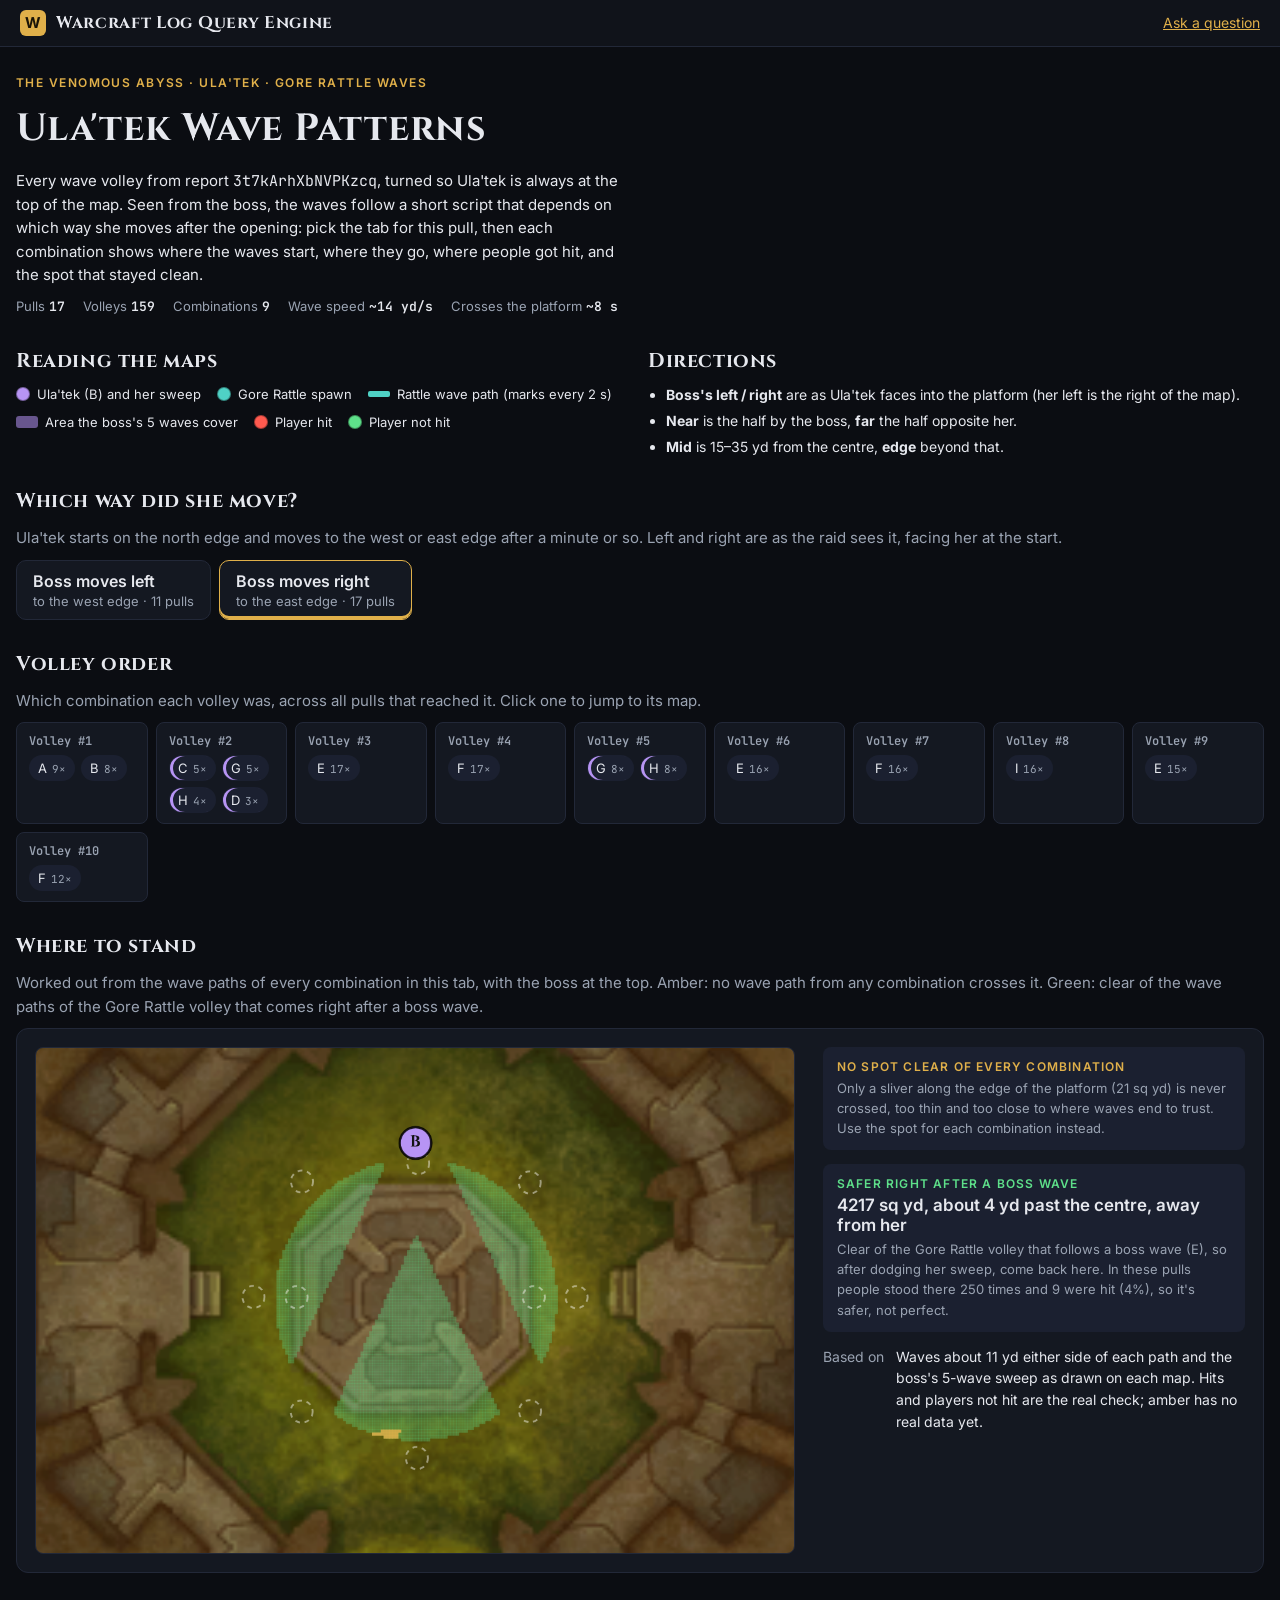
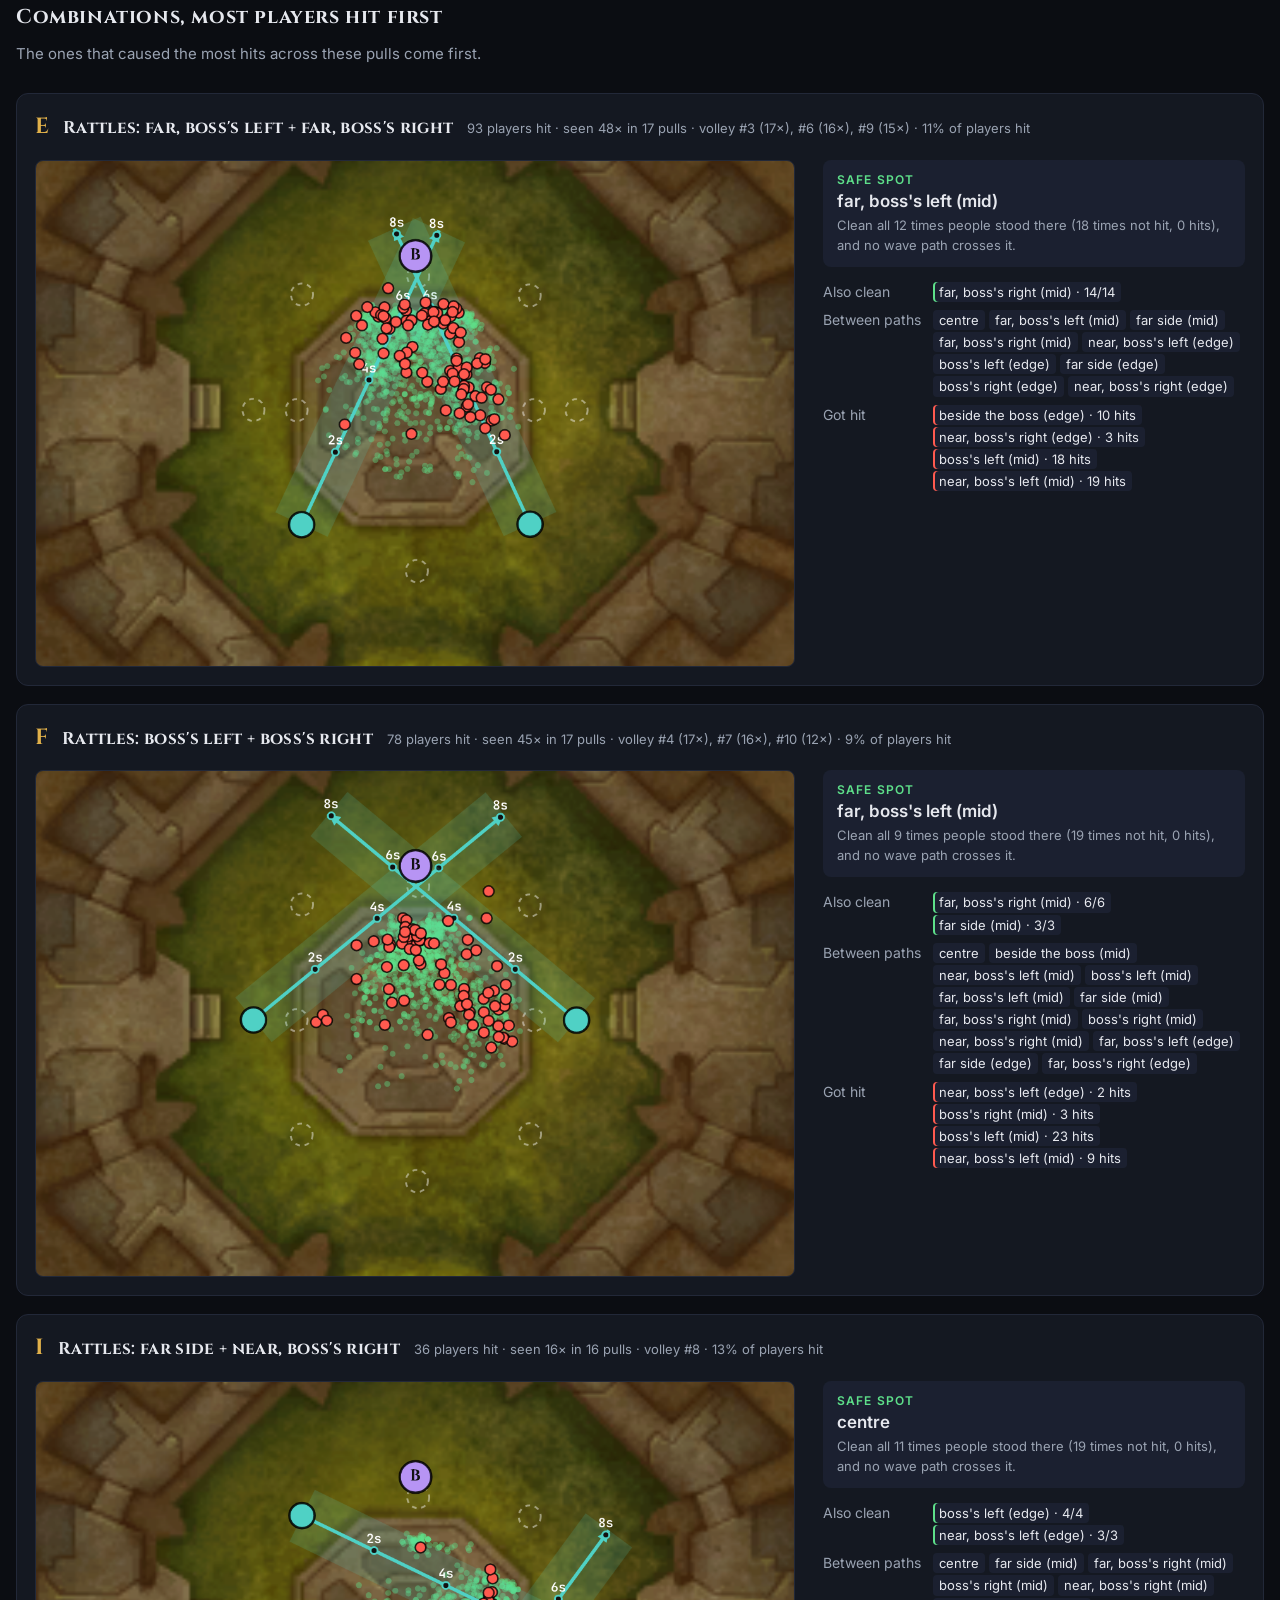
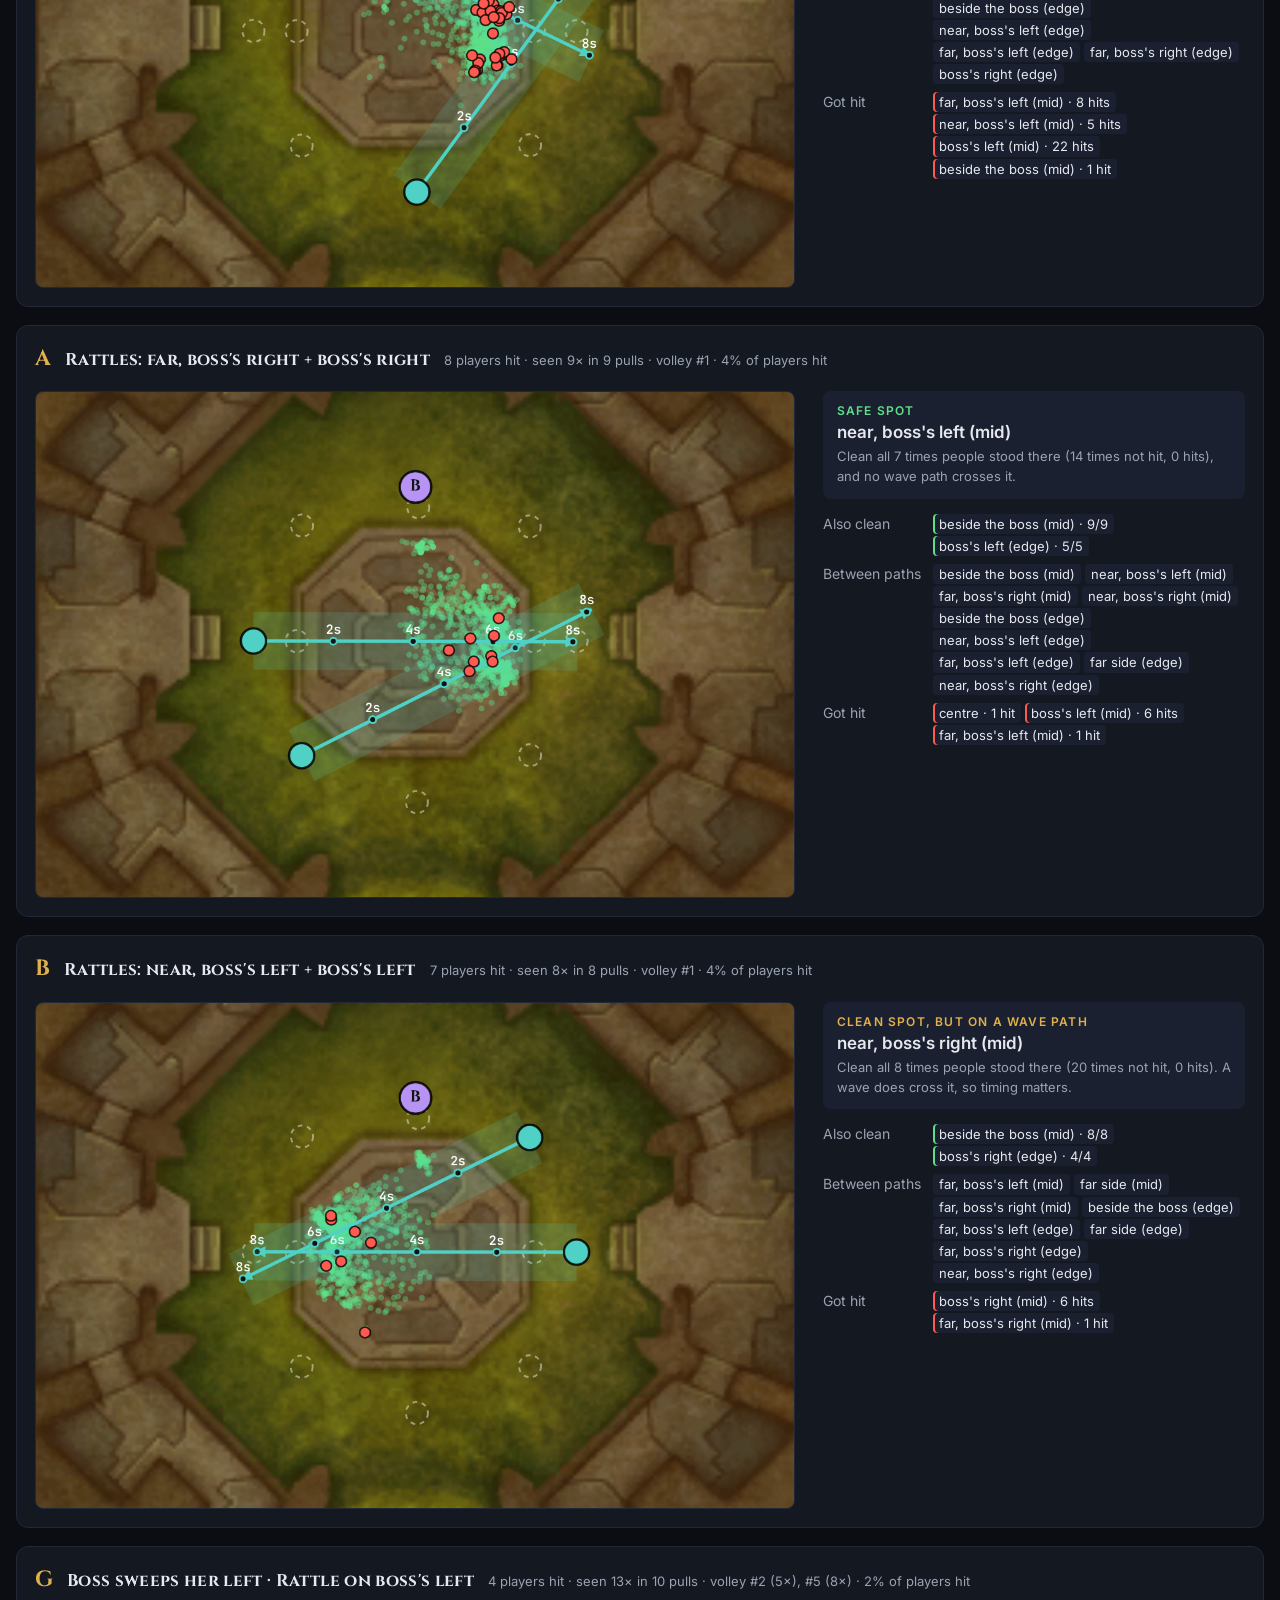
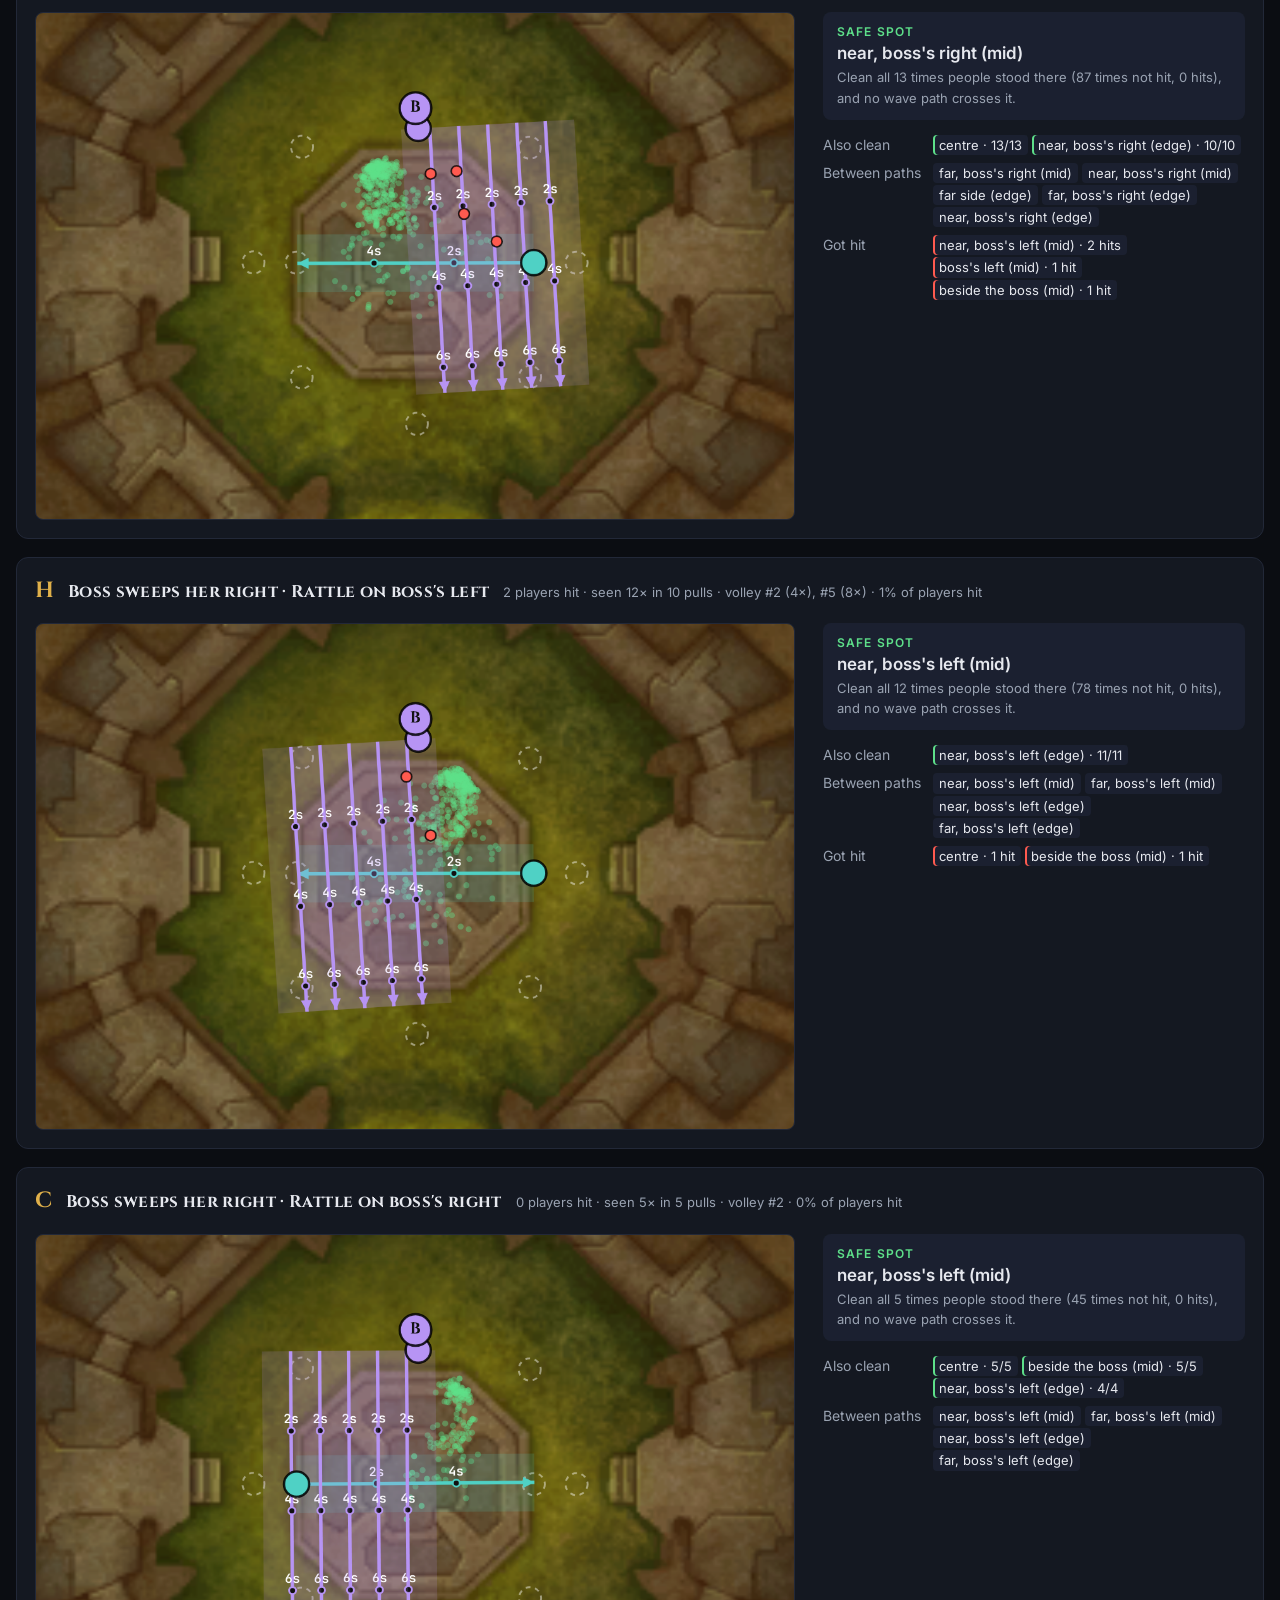
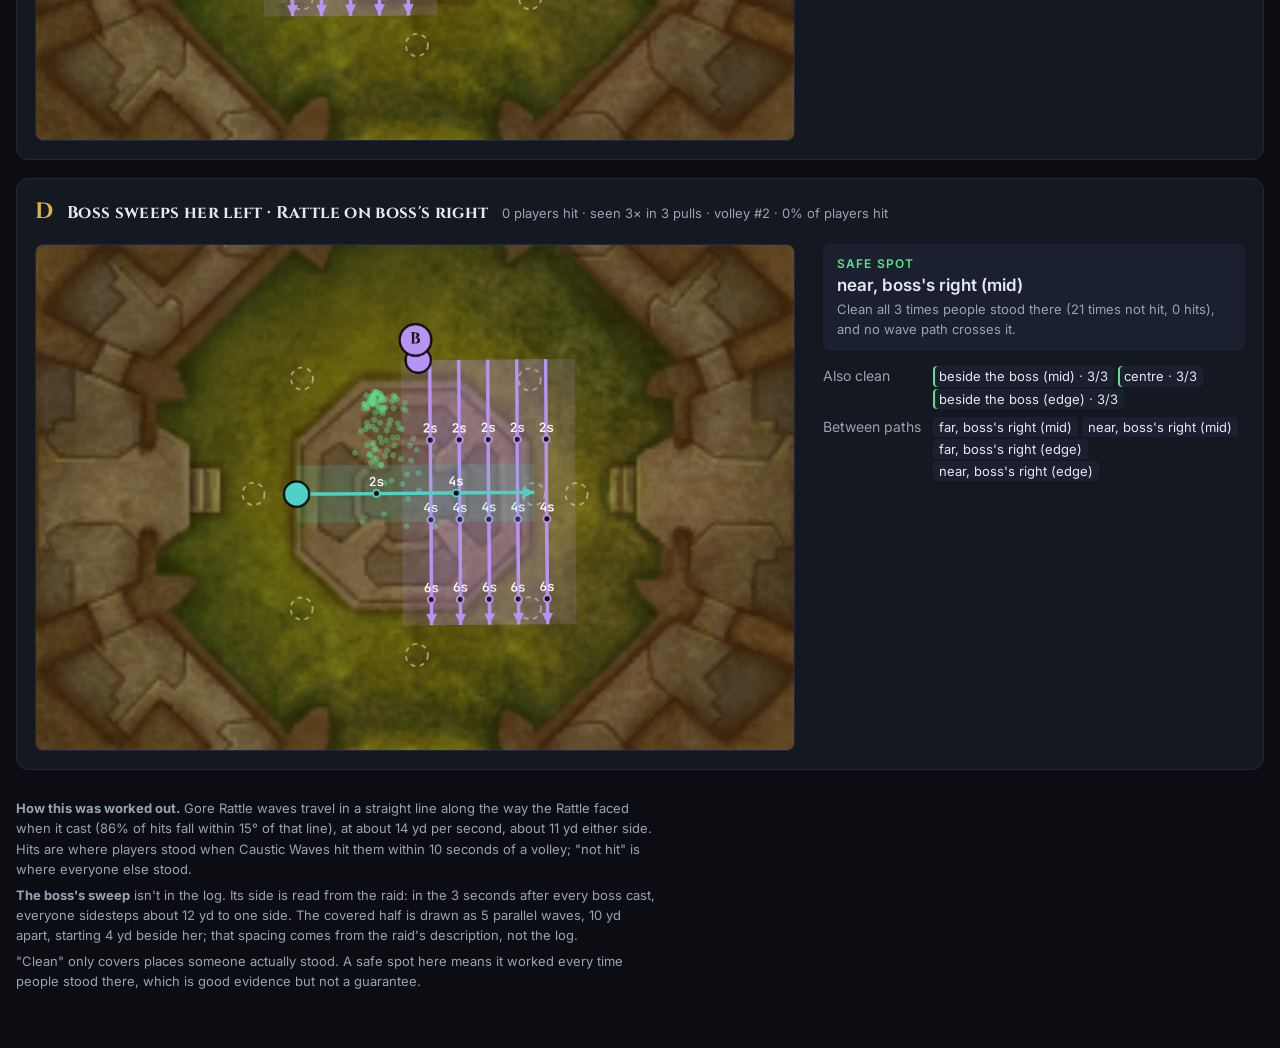
==== commit 1076435e: "Wave guide: Where to stand map per tab - Checks every yard of the platform against every combination" ====
--- a/web/guides/ula-tek-waves.html
+++ b/web/guides/ula-tek-waves.html
@@ -158,6 +158,12 @@
   </section>
 
   <section class="sequence">
+    <h2>Where to stand</h2>
+    <p class="muted">Worked out from the wave paths of every combination in this tab, with the boss at the top. Amber: no wave path from any combination crosses it. Green: clear of the wave paths of the Gore Rattle volley that comes right after a boss wave.</p>
+    <article class="card" id="stand"></article>
+  </section>
+
+  <section class="sequence">
     <h2>Combinations, most players hit first</h2>
     <p class="muted">The ones that caused the most hits across these pulls come first.</p>
   </section>
@@ -181,6 +187,8 @@
 ];
 let DATA, spots, centre;
 const MAP_IMAGE = "../maps/2610.png";
+// The map image spans 1162.5 yd across (UiMapAssignment bounds for map 2610), for measuring areas in yards.
+const MAP_YARDS_WIDE = 1162.5;
 
 const css = (name) => getComputedStyle(document.documentElement).getPropertyValue(name).trim();
 const el = (tag, cls, text) => { const n = document.createElement(tag); if (cls) n.className = cls; if (text != null) n.textContent = text; return n; };
@@ -266,6 +274,15 @@
   const colors = { hit: css("--hit"), safe: css("--safe"), teal: css("--teal"), boss: css("--boss"), accent: css("--accent") };
   const colorFor = (g) => /Ula'tek/.test(g || "") ? colors.boss : colors.teal;
 
+  // "Where to stand" map: one-yard cells, the volley-after-a-boss-wave area under the always-clear one.
+  for (const area of panel.areas || []) {
+    const cw = (area.du / (u1 - u0)) * width, ch = (area.dv / (v1 - v0)) * height;
+    ctx.fillStyle = area.kind === "all" ? colors.accent : colors.safe;
+    ctx.globalAlpha = area.kind === "all" ? 0.85 : 0.3;
+    for (const [u, v] of area.cells) ctx.fillRect(X(u) - cw / 2, Y(v) - ch / 2, cw + 0.5, ch + 0.5);
+    ctx.globalAlpha = 1;
+  }
+
   // Unused spawn spots, faint.
   const used = new Set(panel.points.filter((p) => p.label).map((p) => p.label));
   for (const sp of spots) {
@@ -416,7 +433,113 @@
   cards.append(card);
 }
 
+renderStand(panels);
 drawAll();
+}
+
+// Areas no wave path crosses: every combination in the tab, and the volley right after each boss wave.
+function standAreas(panels) {
+  const W = DATA.map.width, H = DATA.map.height, yd = W / MAP_YARDS_WIDE;
+  const px = (u, v) => [u * W, v * H];
+  const ring = spots.map((sp) => px(sp.u, sp.v));
+  const c = [ring.reduce((a, q) => a + q[0], 0) / ring.length, ring.reduce((a, q) => a + q[1], 0) / ring.length];
+  const radius = Math.max(...ring.map((q) => Math.hypot(q[0] - c[0], q[1] - c[1]))) / yd - 8; // stay off the outer rim
+  const bandsOf = (list) => list.flatMap((x) => (x.panel.lanes || []).filter((l) => l.band).map((l) => l.band.map(([u, v]) => px(u, v))));
+  const inPoly = (q, poly) => { let inside = false; for (let i = 0, j = poly.length - 1; i < poly.length; j = i++) { const [xi, yi] = poly[i], [xj, yj] = poly[j]; if ((yi > q[1]) !== (yj > q[1]) && q[0] < (xj - xi) * (q[1] - yi) / (yj - yi) + xi) inside = !inside; } return inside; };
+  const bossVolleys = new Set(panels.filter((x) => x.name.boss).flatMap((x) => x.info.volleys.map((v) => v.n)));
+  const after = panels.filter((x) => !x.name.boss && x.info.volleys.some((v) => bossVolleys.has(v.n - 1)));
+  const allBands = bandsOf(panels), afterBands = bandsOf(after);
+  const allSafe = [], afterSafe = [];
+  for (let y = -radius; y <= radius; y++) for (let x = -radius; x <= radius; x++) {
+    if (Math.hypot(x, y) > radius) continue;
+    const q = [c[0] + x * yd, c[1] + y * yd], cell = [q[0] / W, q[1] / H, x, y];
+    if (!afterBands.some((b) => inPoly(q, b))) afterSafe.push(cell);
+    if (!allBands.some((b) => inPoly(q, b))) allSafe.push(cell);
+  }
+  // Real outcomes within 3 yd of the always-clear area, across every combination.
+  let hits = 0, clean = 0;
+  for (const x of panels) for (const pt of x.panel.points) {
+    if (pt.group !== "Hit" && pt.group !== "Not hit") continue;
+    const [qx, qy] = px(pt.u, pt.v);
+    if (!allSafe.some(([u, v]) => Math.hypot(u * W - qx, v * H - qy) <= 3 * yd)) continue;
+    if (pt.group === "Hit") hits++; else clean++;
+  }
+  // Real check of the green area: hits and players not hit there, in the volleys right after a boss wave.
+  let afterHits = 0, afterClean = 0;
+  for (const x of after) for (const pt of x.panel.points) {
+    if (pt.group !== "Hit" && pt.group !== "Not hit") continue;
+    const q = px(pt.u, pt.v);
+    if (Math.hypot(q[0] - c[0], q[1] - c[1]) / yd > radius || afterBands.some((b) => inPoly(q, b))) continue;
+    if (pt.group === "Hit") afterHits++; else afterClean++;
+  }
+  return { allSafe, afterSafe, after, du: yd / W, dv: yd / H, hits, clean, radius, patches: patches(allSafe), afterHits, afterClean };
+}
+
+// Separate patches of one-yard cells (touching sides), biggest first, each with how far its middle is from the centre.
+function patches(cells) {
+  const key = (x, y) => x + "," + y, left = new Map(cells.map((q) => [key(q[2], q[3]), q])), out = [];
+  for (const start of cells) {
+    if (!left.has(key(start[2], start[3]))) continue;
+    const group = [], queue = [start]; left.delete(key(start[2], start[3]));
+    while (queue.length) {
+      const q = queue.pop(); group.push(q);
+      for (const [dx, dy] of [[1, 0], [-1, 0], [0, 1], [0, -1]]) {
+        const k = key(q[2] + dx, q[3] + dy);
+        if (left.has(k)) { queue.push(left.get(k)); left.delete(k); }
+      }
+    }
+    const x = group.reduce((a, q) => a + q[2], 0) / group.length, y = group.reduce((a, q) => a + q[3], 0) / group.length;
+    out.push({ cells: group, fromCentre: Math.hypot(x, y) });
+  }
+  return out.sort((a, b) => b.cells.length - a.cells.length);
+}
+
+// "About 26 yd past the centre (away from her), 10 yd toward her left": cells are in yards, x to her left, y away.
+function whereIs(cells) {
+  if (!cells.length) return "";
+  const x = cells.reduce((a, q) => a + q[2], 0) / cells.length, y = cells.reduce((a, q) => a + q[3], 0) / cells.length;
+  const along = Math.abs(y) < 3 ? "at the centre" : `about ${Math.round(Math.abs(y))} yd ${y > 0 ? "past the centre, away from her" : "from the centre toward her"}`;
+  const side = Math.abs(x) < 3 ? "" : `, ${Math.round(Math.abs(x))} yd toward her ${x > 0 ? "left" : "right"}`;
+  return along + side;
+}
+
+function renderStand(panels) {
+  const stand = document.getElementById("stand");
+  stand.replaceChildren();
+  const a = standAreas(panels);
+  const mark = panels[0]?.panel.points.find((p) => p.label === "B");
+  const panel = {
+    points: mark ? [mark] : [],
+    areas: [{ kind: "after", cells: a.afterSafe, du: a.du, dv: a.dv }, { kind: "all", cells: a.allSafe, du: a.du, dv: a.dv }],
+  };
+  const canvas = el("canvas", "map"); canvas.setAttribute("role", "img");
+  canvas.setAttribute("aria-label", "Map of the areas no wave path crosses");
+  stand.append(canvas); canvases.push({ canvas, panel });
+
+  const calls = el("div", "calls");
+  const all = el("div", "verdict weak");
+  // A usable spot is a patch at least ~5 x 5 yd that isn't hugging the rim.
+  const usable = a.patches.filter((q) => q.cells.length >= 25 && q.fromCentre <= a.radius - 6);
+  all.append(el("span", "label", usable.length ? "Never crossed · untested" : "No spot clear of every combination"));
+  if (!usable.length && a.allSafe.length) {
+    all.append(el("span", "why", `Only ${a.patches.length === 1 ? "a sliver" : `${a.patches.length} slivers`} along the edge of the platform (${a.patches.slice(0, 3).map((q) => `${q.cells.length} sq yd`).join(", ")}) ${a.patches.length === 1 ? "is" : "are"} never crossed, too thin and too close to where waves end to trust. Use the spot for each combination instead.`));
+  } else if (usable.length) {
+    all.append(el("span", "spot", usable.slice(0, 2).map((q) => `${q.cells.length} sq yd, ${whereIs(q.cells)}`).join("; ")),
+      el("span", "why", `No wave path from any of the ${panels.length} combinations crosses it. ` +
+        (a.hits + a.clean === 0 ? "Nobody stood there in these pulls, so it's only what the wave paths predict: worth testing with one ranged player first."
+          : `People stood near it ${a.hits + a.clean} times: ${a.hits} hit.`)));
+  } else all.append(el("span", "why", "Every point is crossed by at least one combination's waves."));
+  const after = el("div", "verdict good");
+  const afterRate = a.afterHits + a.afterClean ? Math.round(100 * a.afterHits / (a.afterHits + a.afterClean)) : null;
+  after.append(el("span", "label", "Safer right after a boss wave"),
+    el("span", "spot", `${a.afterSafe.length} sq yd, ${whereIs(a.afterSafe)}`),
+    el("span", "why", `Clear of the Gore Rattle volley that follows a boss wave (${a.after.map((x) => x.letter).join(", ")}), so after dodging her sweep, come back here. ` +
+      (afterRate == null ? "" : `In these pulls people stood there ${a.afterHits + a.afterClean} times and ${a.afterHits} were hit (${afterRate}%), so it's safer, not perfect.`)));
+  calls.append(all, after);
+  const dl = el("dl");
+  dl.append(el("dt", null, "Based on"), Object.assign(el("dd"), { textContent: "Waves about 11 yd either side of each path and the boss's 5-wave sweep as drawn on each map. Hits and players not hit are the real check; amber has no real data yet." }));
+  calls.append(dl);
+  stand.append(calls);
 }
 
 function drawAll() { paintLegend(); for (const { canvas, panel } of canvases) drawPanel(canvas, panel); }
